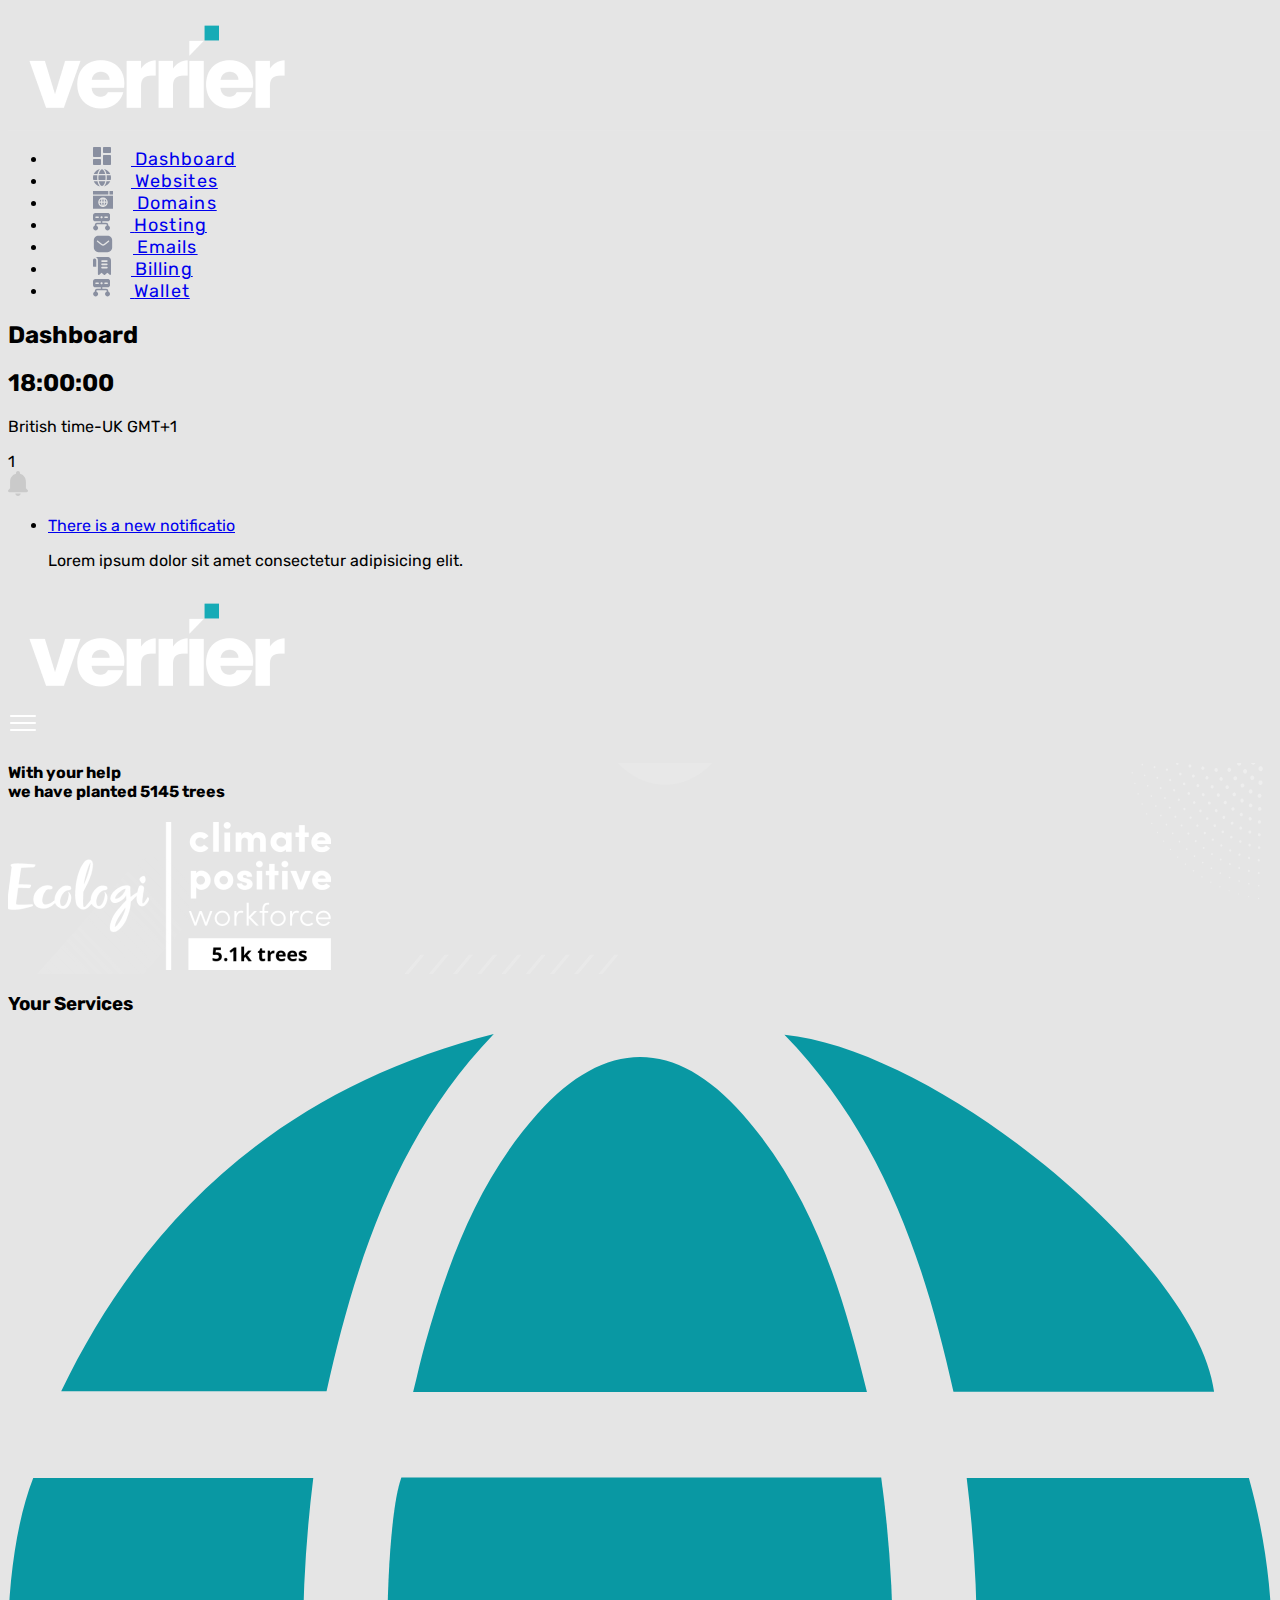
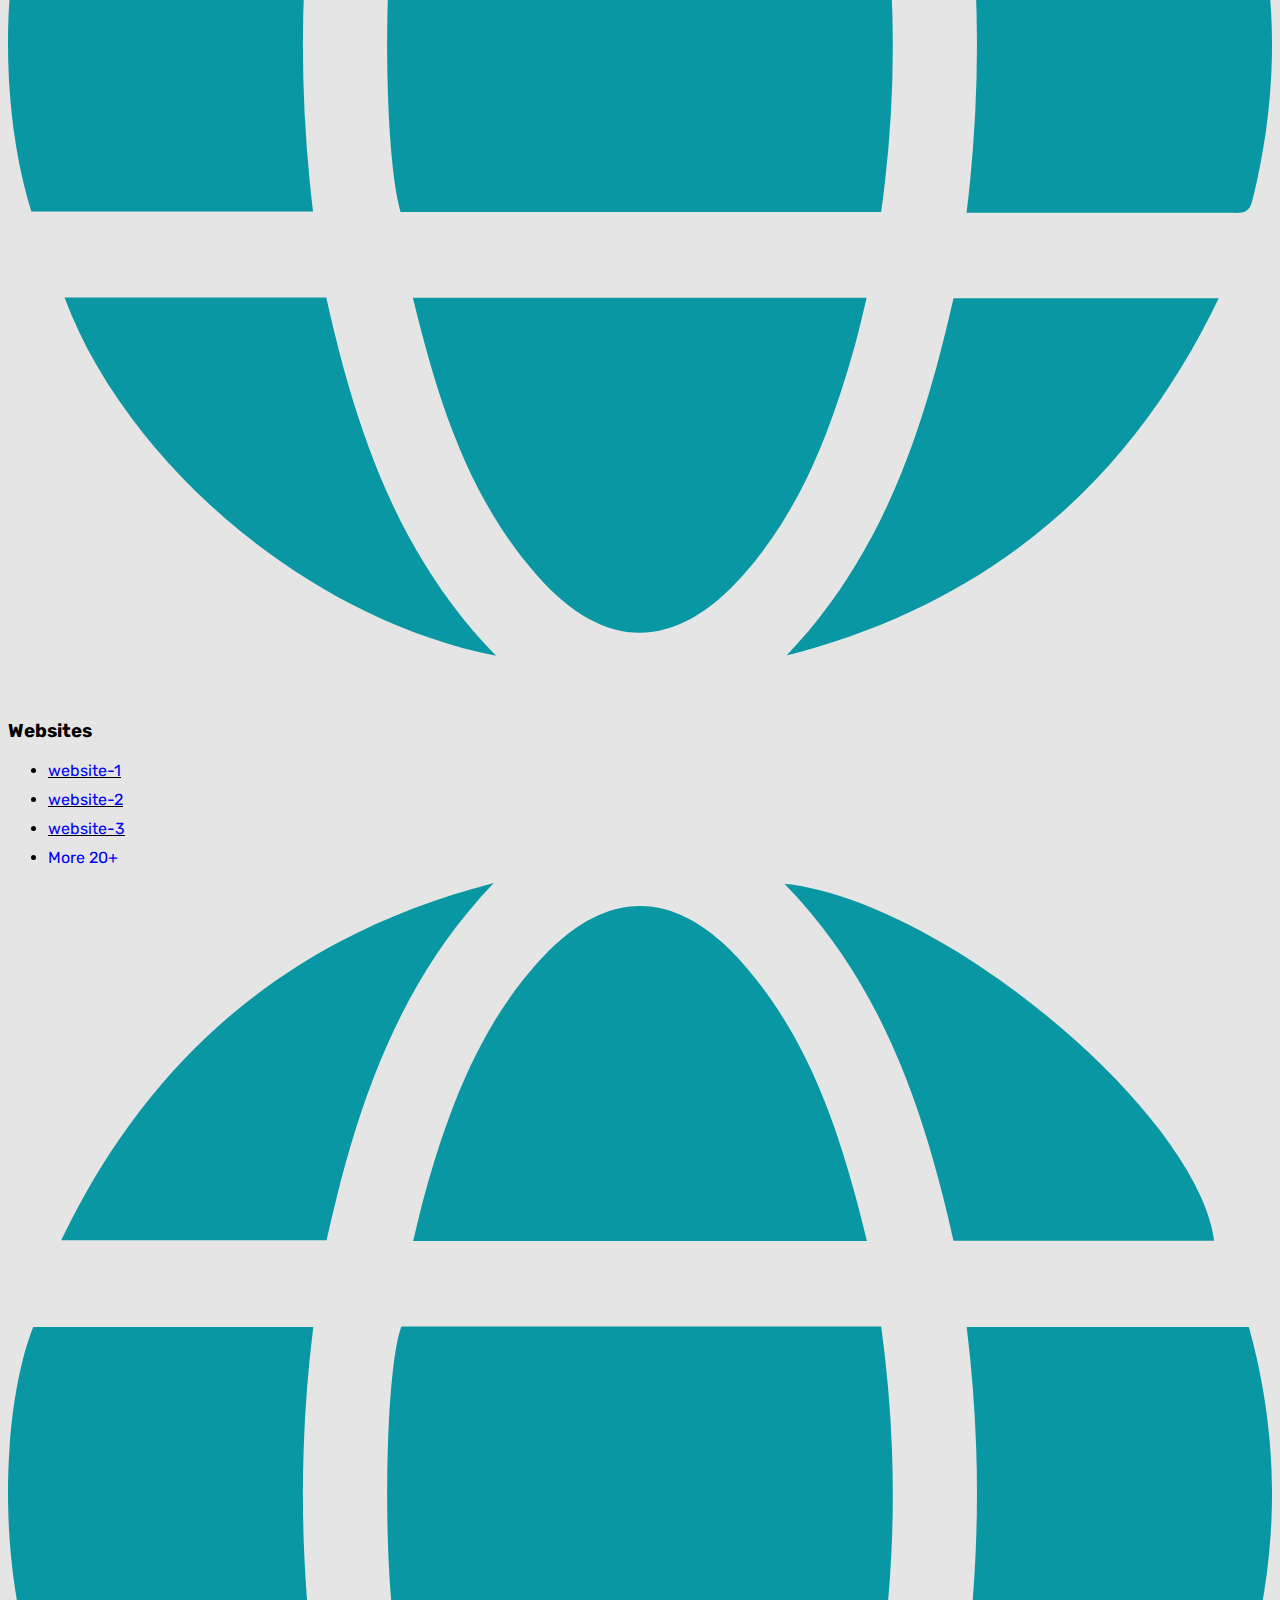
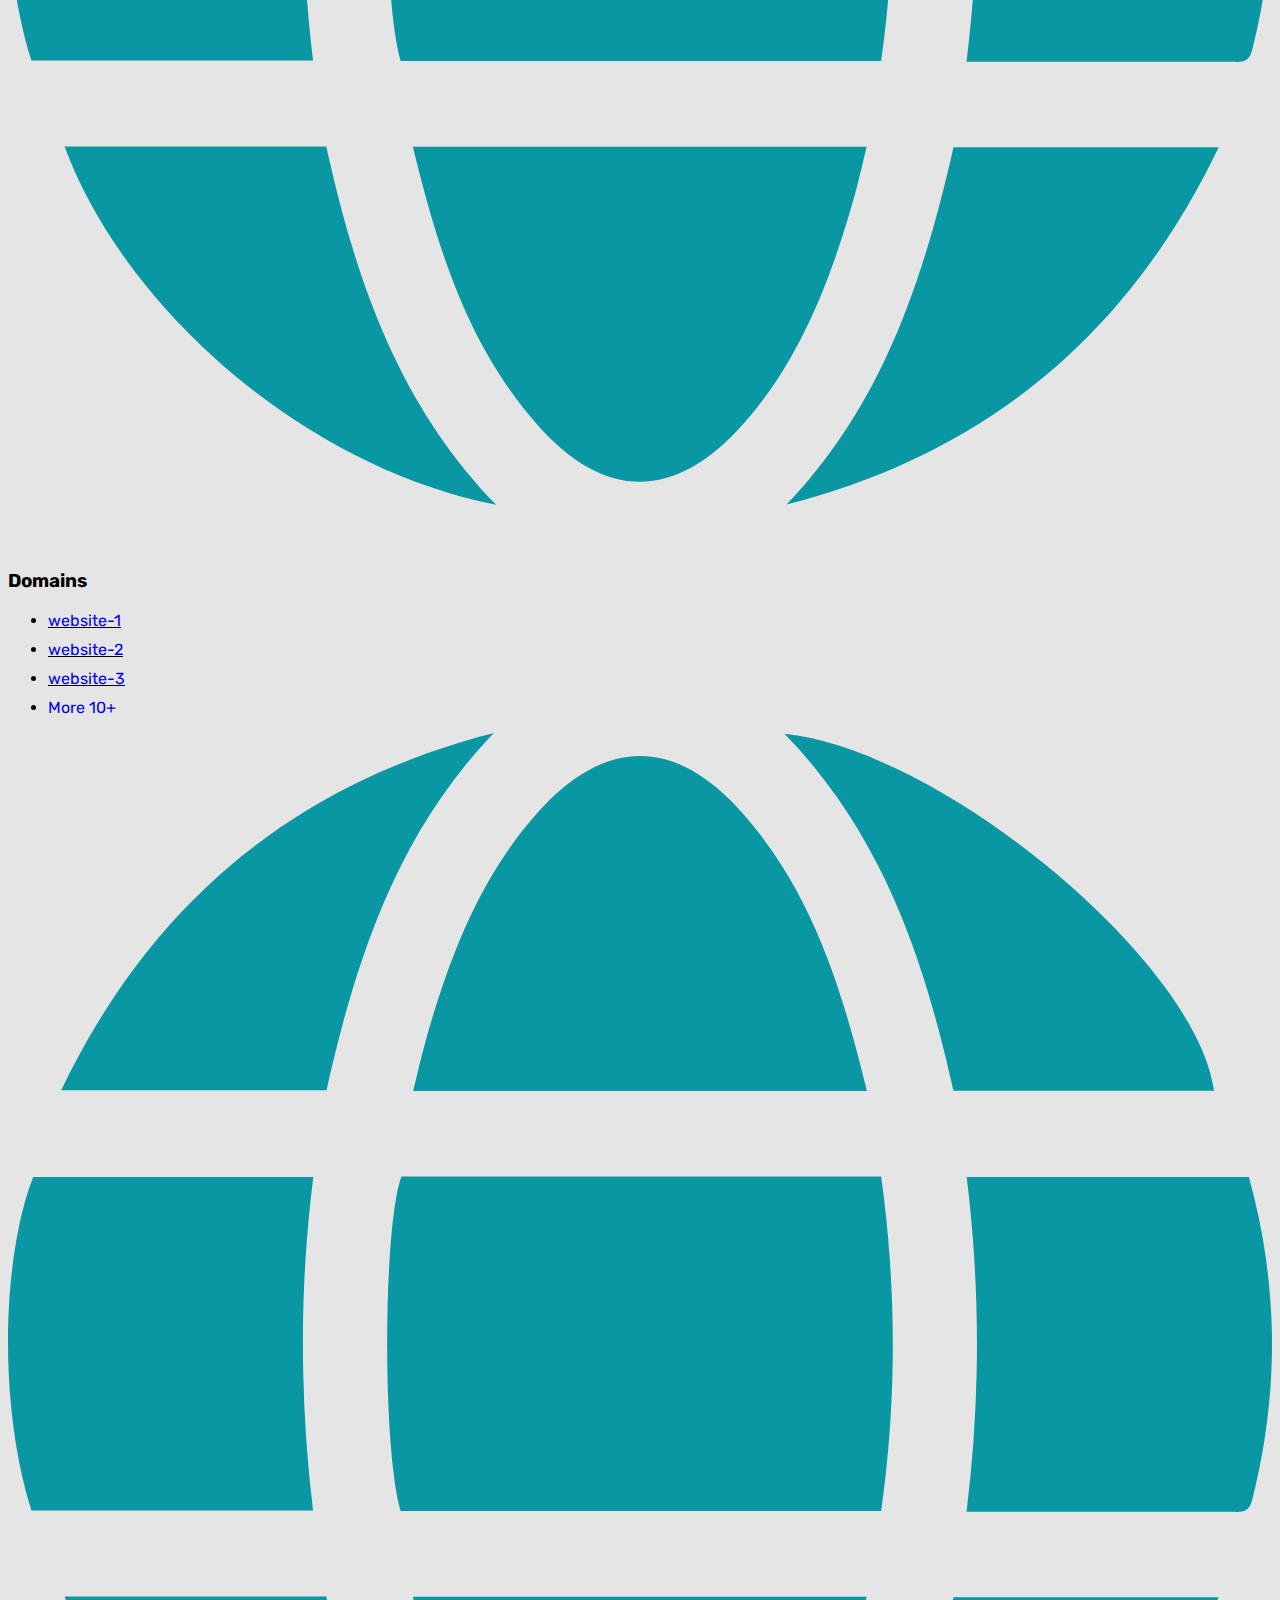
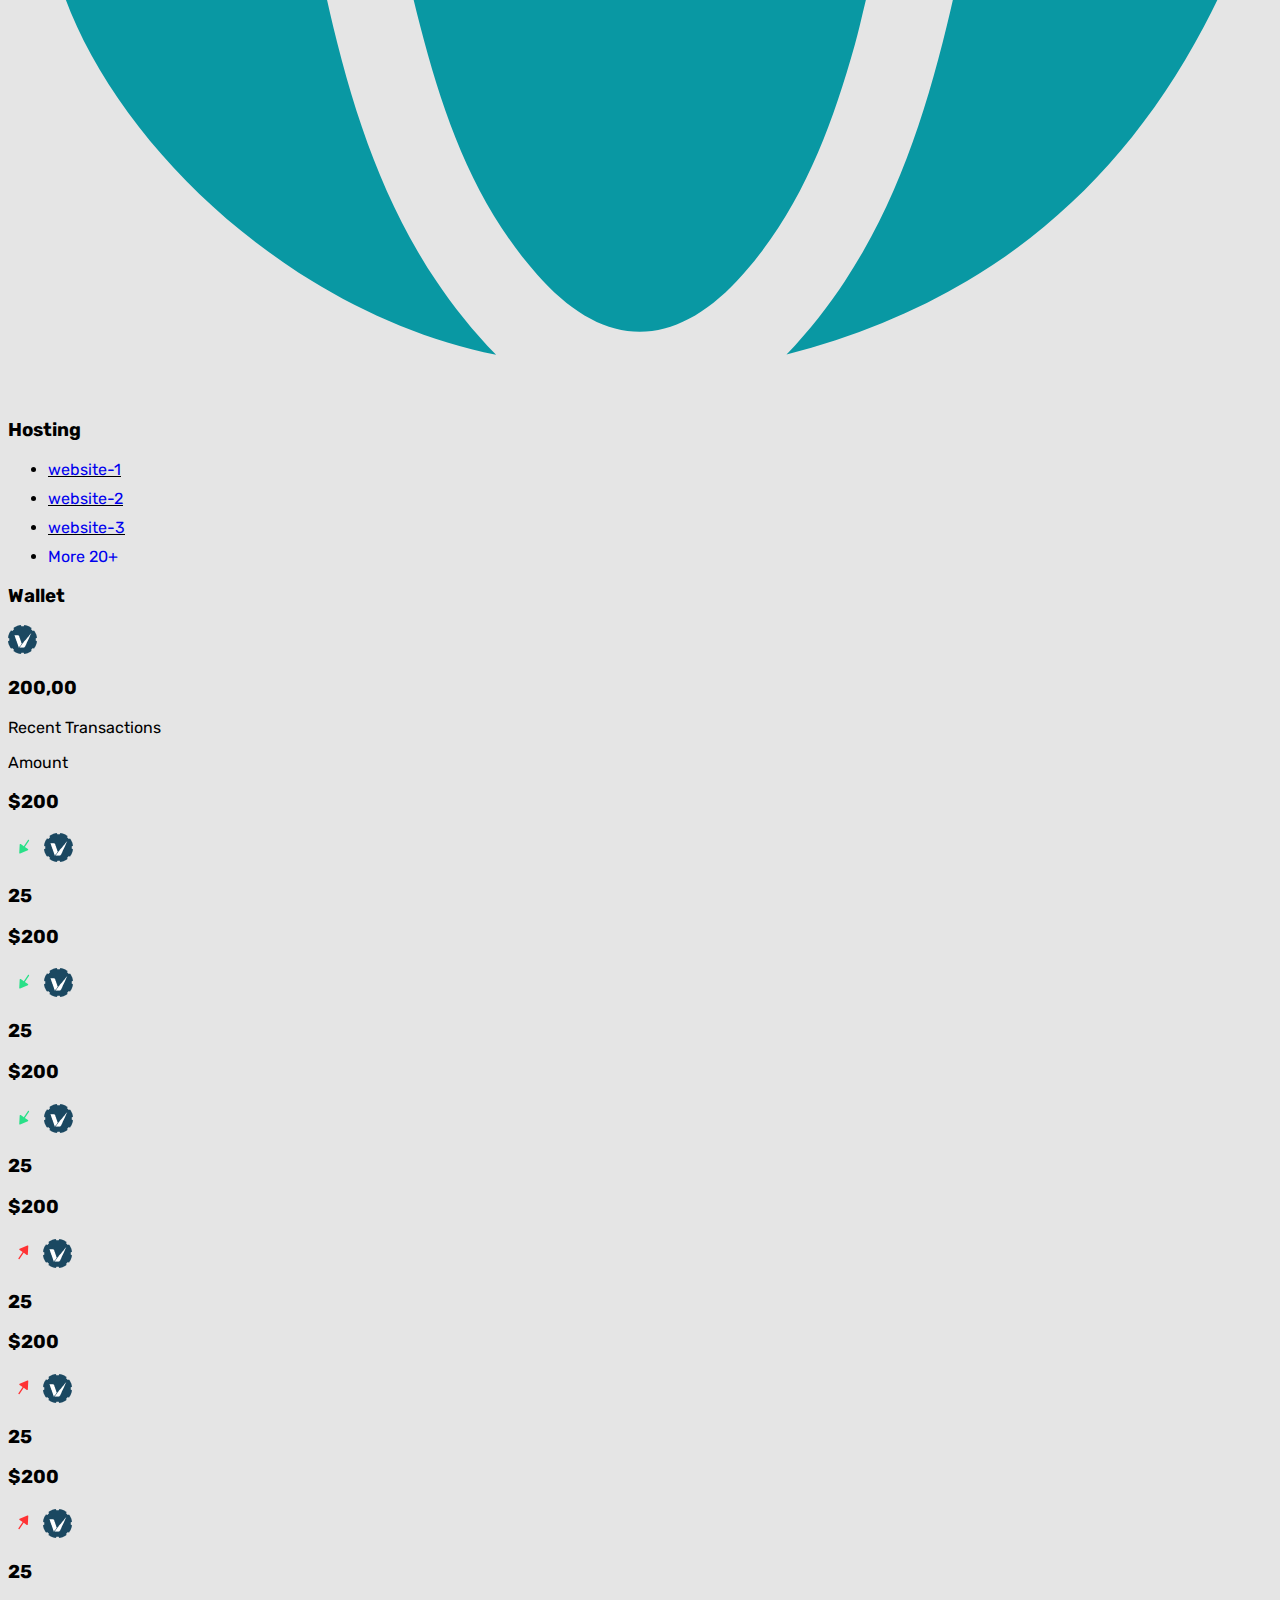
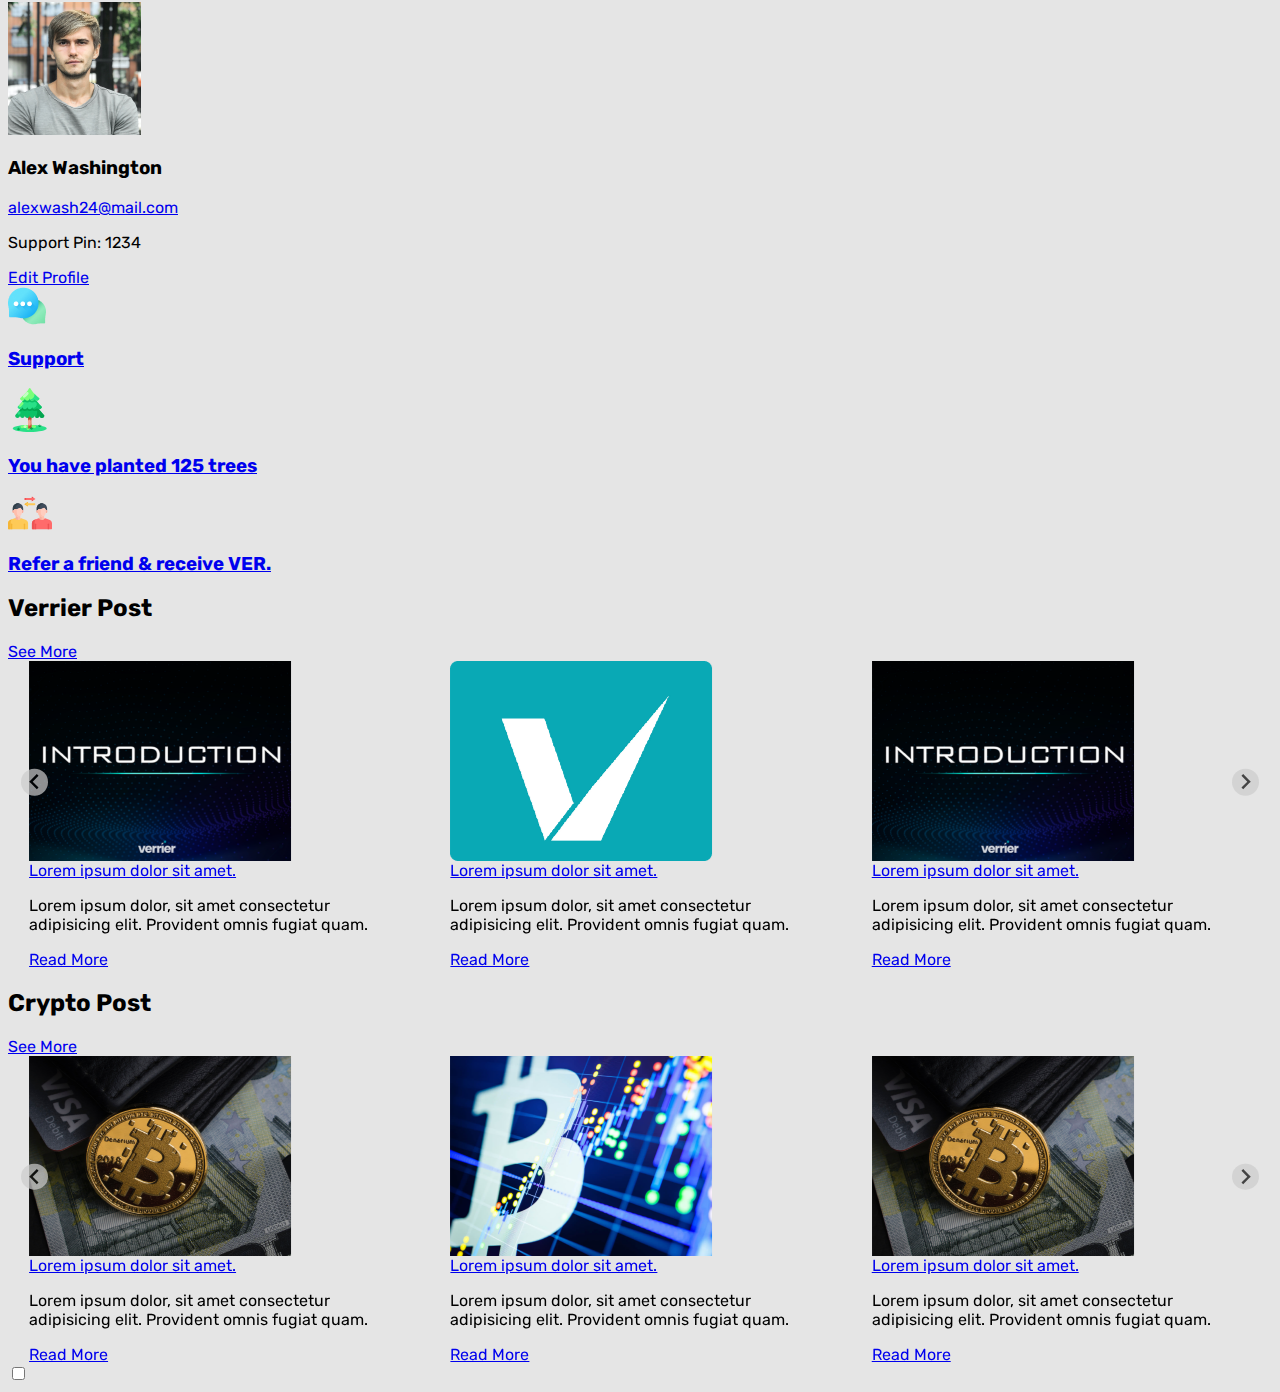
==== billing.html @ bfeae564 "Home page and wallet page design complete with responsive" ====
<!DOCTYPE html>
<html lang="en" class="">

<head>
    <meta charset="UTF-8" />
    <meta http-equiv="X-UA-Compatible" content="IE=edge" />
    <meta name="viewport" content="width=device-width, initial-scale=1.0" />
    <title>Verrier Technology Dashboard</title>

    
    <!-- Animate CSS -->
    <link rel="stylesheet" href="./lib/animate.min.css" />
    <!-- Slider Style CSS -->
    <link rel="stylesheet" href="./lib/splide.min.css" />
    <!-- Styleseets Files -->
    <link rel="stylesheet" href="style.css" />
    <link rel="stylesheet" href="./inc/custom.style.css" />

</head>

<body class="dark:bg-body-black">
    <div class="w-full min-h-screen">
        <div class="max-w-full mx-auto">
            <div class="flex">

                <!-- Header Area -->
                <header
                    class="menu-bar text-gray-400 dark:text-gray-200 bg-site-blue dark:bg-dark-black min-h-screen w-0 hidden lg:w-64 lg:max-w-6xl lg:block flex-shrink-0">
                    <div class="menu-content">
                        <div class="logo h-20 flex justify-center items-center mb-8 animate__animated animate__fadeIn">
                            <a class="" href="index.html">
                                <img class="block text-center mx-auto w-40" src="media/logo.png" alt="logo" />
                            </a>
                        </div>
                        <nav class="menu-items animate__animated animate__fadeIn">
                            <ul class="list-none">
                                <li>
                                    <a class="flex align-middle active" href="index.html">
                                        <svg viewBox="0 0 20 20" fill="none" xmlns="http://www.w3.org/2000/svg">
                                            <path
                                                d="M1.11111 11.1111H7.77778C8.38889 11.1111 8.88889 10.6111 8.88889 10V1.11111C8.88889 0.5 8.38889 0 7.77778 0H1.11111C0.5 0 0 0.5 0 1.11111V10C0 10.6111 0.5 11.1111 1.11111 11.1111ZM1.11111 20H7.77778C8.38889 20 8.88889 19.5 8.88889 18.8889V14.4444C8.88889 13.8333 8.38889 13.3333 7.77778 13.3333H1.11111C0.5 13.3333 0 13.8333 0 14.4444V18.8889C0 19.5 0.5 20 1.11111 20ZM12.2222 20H18.8889C19.5 20 20 19.5 20 18.8889V10C20 9.38889 19.5 8.88889 18.8889 8.88889H12.2222C11.6111 8.88889 11.1111 9.38889 11.1111 10V18.8889C11.1111 19.5 11.6111 20 12.2222 20ZM11.1111 1.11111V5.55556C11.1111 6.16667 11.6111 6.66667 12.2222 6.66667H18.8889C19.5 6.66667 20 6.16667 20 5.55556V1.11111C20 0.5 19.5 0 18.8889 0H12.2222C11.6111 0 11.1111 0.5 11.1111 1.11111Z"
                                                fill="#898FA0" />
                                        </svg>
                                        <span>Dashboard</span>
                                    </a>
                                </li>
                                <li>
                                    <a class="flex align-middle" href="website.html">
                                        <svg viewBox="0 0 20 20" fill="none" xmlns="http://www.w3.org/2000/svg">
                                            <path
                                                d="M13.8165 7.01773C11.2578 7.01773 8.73851 7.01773 6.22384 7.01773C5.93051 7.82752 5.92184 11.3384 6.21184 12.3096C8.73451 12.3096 11.2625 12.3096 13.8152 12.3096C14.0638 10.5472 14.0598 8.7994 13.8165 7.01773Z"
                                                fill="#898FA0" />
                                            <path
                                                d="M13.5863 13.6681C11.1762 13.6681 8.80492 13.6681 6.40625 13.6681C6.79625 15.2691 7.26758 16.8083 8.37158 18.0612C9.44292 19.2769 10.5643 19.2689 11.6403 18.0472C12.5569 17.0069 13.0269 15.7461 13.3956 14.4387C13.4643 14.1949 13.5176 13.9471 13.5863 13.6681Z"
                                                fill="#898FA0" />
                                            <path
                                                d="M6.41016 5.66519C8.81882 5.66519 11.1915 5.66519 13.5908 5.66519C13.2015 4.06554 12.7295 2.52635 11.6275 1.2728C10.5635 0.0631042 9.45015 0.0631046 8.38149 1.25885C7.44882 2.30181 6.97549 3.57329 6.60282 4.89128C6.53349 5.13508 6.48016 5.38286 6.41016 5.66519Z"
                                                fill="#898FA0" />
                                            <path
                                                d="M19.6343 7.02571C18.1503 7.02571 16.6803 7.02571 15.169 7.02571C15.3863 8.79144 15.3863 10.5392 15.167 12.3236C15.4403 12.3236 15.6703 12.3236 15.901 12.3236C17.0543 12.3236 18.2083 12.3236 19.3617 12.3229C19.5023 12.3229 19.633 12.3495 19.6856 12.1409C20.1163 10.4343 20.1096 8.7363 19.6343 7.02571Z"
                                                fill="#898FA0" />
                                            <path
                                                d="M4.83046 7.02638C3.32446 7.02638 1.86113 7.02638 0.399129 7.02638C-0.0668709 8.21084 -0.184204 10.5299 0.369796 12.3023C1.83446 12.3023 3.30713 12.3023 4.82646 12.3023C4.61446 10.5432 4.60979 8.7941 4.83046 7.02638Z"
                                                fill="#898FA0" />
                                            <path
                                                d="M12.3184 19.328C15.4717 18.5215 17.7344 16.6449 19.157 13.6734C17.7324 13.6734 16.3637 13.6734 14.9604 13.6734C14.493 15.7341 13.849 17.731 12.3184 19.328Z"
                                                fill="#898FA0" />
                                            <path
                                                d="M12.2852 0.0119557C13.8292 1.59832 14.4958 3.57331 14.9598 5.66122C16.3372 5.66122 17.7105 5.66122 19.0838 5.66122C18.8218 3.63774 14.7858 0.267049 12.2852 0.0119557Z"
                                                fill="#898FA0" />
                                            <path
                                                d="M7.68646 -1.14441e-05C4.52846 0.810443 2.2658 2.68445 0.841797 5.65457C2.27046 5.65457 3.64646 5.65457 5.04046 5.65457C5.50313 3.57795 6.1598 1.58968 7.68646 -1.14441e-05Z"
                                                fill="#898FA0" />
                                            <path
                                                d="M5.03586 13.6648C3.6432 13.6648 2.27186 13.6648 0.894531 13.6648C1.80853 16.1447 4.5932 18.7062 7.7232 19.3333C6.1692 17.735 5.50253 15.7647 5.03586 13.6648Z"
                                                fill="#898FA0" />
                                        </svg>
                                        <span>Websites</span>
                                    </a>
                                </li>
                                <li>
                                    <a class="flex align-middle" href="domains.html">
                                        <svg viewBox="0 0 20 18" fill="none" xmlns="http://www.w3.org/2000/svg">
                                            <path d="M20 0H16.4844V3.51562H20V0Z" fill="#898FA0" />
                                            <path d="M15.3125 0H0V3.51562H15.3125V0Z" fill="#898FA0" />
                                            <path
                                                d="M9.21973 11.7578C9.30617 13.5269 9.76961 14.5301 9.99988 14.7105C10.2302 14.5301 10.6936 13.5269 10.78 11.7578H9.21973Z"
                                                fill="#898FA0" />
                                            <path
                                                d="M8.46887 14.2836C8.23598 13.585 8.09039 12.704 8.04762 11.7578H6.49414C6.68961 12.9312 7.46168 13.9119 8.50844 14.3979C8.49512 14.3607 8.48191 14.3227 8.46887 14.2836Z"
                                                fill="#898FA0" />
                                            <path
                                                d="M9.99988 7.63327C9.76961 7.81362 9.30617 8.81682 9.21973 10.5859H10.78C10.6936 8.81682 10.2302 7.81362 9.99988 7.63327Z"
                                                fill="#898FA0" />
                                            <path
                                                d="M6.49414 10.5859H8.04762C8.09035 9.63969 8.23598 8.75875 8.46887 8.06012C8.48188 8.02106 8.49508 7.98309 8.50844 7.94586C7.46168 8.43184 6.68957 9.41254 6.49414 10.5859Z"
                                                fill="#898FA0" />
                                            <path
                                                d="M11.4922 7.94586C11.5055 7.98309 11.5187 8.02106 11.5318 8.06012C11.7646 8.75875 11.9103 9.63969 11.953 10.5859H13.5065C13.311 9.41254 12.5389 8.43184 11.4922 7.94586Z"
                                                fill="#898FA0" />
                                            <path
                                                d="M0 4.6875V17.6562H20V4.6875H0ZM10 15.8984C7.39375 15.8984 5.27344 13.7781 5.27344 11.1719C5.27344 8.56562 7.39375 6.44531 10 6.44531C12.6062 6.44531 14.7266 8.56562 14.7266 11.1719C14.7266 13.7781 12.6062 15.8984 10 15.8984Z"
                                                fill="#898FA0" />
                                            <path
                                                d="M11.953 11.7578C11.9102 12.7041 11.7646 13.585 11.5318 14.2836C11.5188 14.3227 11.5055 14.3607 11.4922 14.3979C12.5389 13.9119 13.311 12.9312 13.5065 11.7578H11.953Z"
                                                fill="#898FA0" />
                                        </svg>
                                        <span>Domains</span>
                                    </a>
                                </li>
                                <li>
                                    <a class="flex align-middle" href="hosting.html">
                                        <svg viewBox="0 0 20 21" fill="none" xmlns="http://www.w3.org/2000/svg">
                                            <path
                                                d="M9.13366 11.4412C9.13366 10.8613 9.13366 10.3363 9.13366 9.765C8.98935 9.765 8.86158 9.765 8.73316 9.765C6.7697 9.76566 4.80558 9.76831 2.84212 9.76698C1.11566 9.76566 0.00219079 8.65418 0.0015288 6.93434C0.00020482 5.53291 -0.00111916 4.13148 0.0015288 2.73071C0.00483874 1.16114 1.14545 0.00530479 2.71039 0.00331883C7.56475 -0.00131509 12.4191 -0.00131509 17.2735 0.00265684C18.8563 0.00398081 19.9962 1.15849 19.9989 2.74858C20.0015 4.18311 20.0009 5.61698 19.9989 7.05151C19.9969 8.60586 18.8378 9.76169 17.2735 9.76434C15.2769 9.76765 13.2797 9.765 11.2831 9.765C11.1534 9.765 11.0236 9.765 10.872 9.765C10.872 10.3323 10.872 10.8659 10.872 11.4445C11.0044 11.4445 11.1223 11.4445 11.2394 11.4445C12.5853 11.4445 13.9311 11.4431 15.2776 11.4451C16.7949 11.4471 17.8209 12.4639 17.7885 13.9825C17.7786 14.4472 17.8792 14.7041 18.33 14.9444C19.5196 15.5779 20.0585 16.9145 19.742 18.1822C19.4316 19.4261 18.3843 20.2727 17.057 20.3535C15.7145 20.4349 14.4514 19.4731 14.1443 18.1345C13.8245 16.7417 14.5103 15.3131 15.7741 14.8021C16.0409 14.6942 16.1335 14.5598 16.1018 14.2937C16.0872 14.1738 16.1011 14.0514 16.0991 13.9296C16.0898 13.4311 15.8158 13.1531 15.316 13.1524C13.6392 13.1497 11.9623 13.1517 10.2855 13.1517C8.43195 13.1517 6.57839 13.1504 4.72548 13.1517C4.13499 13.1524 3.90726 13.3808 3.90197 13.9686C3.90197 14.0017 3.90594 14.0355 3.9013 14.0679C3.84305 14.4664 3.96221 14.6968 4.36668 14.9014C5.55892 15.5051 6.14214 16.8251 5.86741 18.1027C5.5993 19.3506 4.54211 20.2449 3.20953 20.3509C1.87694 20.4568 0.594009 19.5128 0.259042 18.1809C-0.0865157 16.8046 0.580769 15.3423 1.83391 14.8193C2.13843 14.6922 2.22316 14.5386 2.20463 14.2367C2.16954 13.6687 2.22647 13.11 2.53695 12.6109C3.01953 11.835 3.7325 11.4537 4.63611 11.4458C6.00378 11.4339 7.37211 11.4412 8.74044 11.4405C8.85827 11.4412 8.97743 11.4412 9.13366 11.4412ZM4.81882 4.07984C4.37727 4.07984 3.93639 4.07322 3.49484 4.08183C2.97452 4.0911 2.66206 4.37972 2.6422 4.85371C2.62036 5.36543 2.91693 5.7421 3.43791 5.75865C4.34153 5.78777 5.24713 5.78844 6.15074 5.76063C6.64061 5.74541 6.96499 5.3449 6.9491 4.8782C6.93255 4.39561 6.60553 4.09176 6.0766 4.08183C5.65756 4.07389 5.23786 4.07984 4.81882 4.07984ZM15.3054 4.08117C15.3054 4.08051 15.3054 4.08051 15.3054 4.07984C14.8863 4.07984 14.4666 4.07984 14.0476 4.07984C14.0258 4.07984 14.0033 4.07984 13.9814 4.08051C13.4783 4.10169 13.1592 4.40091 13.1374 4.87291C13.1162 5.32769 13.43 5.73812 13.8973 5.75335C14.8228 5.78446 15.7502 5.78645 16.6757 5.75666C17.1636 5.74077 17.482 5.32637 17.4529 4.85834C17.4237 4.38634 17.1027 4.08977 16.5963 4.08117C16.166 4.07521 15.7357 4.08117 15.3054 4.08117ZM8.73779 4.9113C8.73647 5.59514 9.31041 6.18894 9.98101 6.19821C10.6648 6.20747 11.2606 5.60904 11.2606 4.91329C11.2613 4.24269 10.6635 3.64823 9.9916 3.64955C9.29386 3.65154 8.73912 4.21026 8.73779 4.9113Z"
                                                fill="#898FA0" />
                                        </svg>
                                        <span>Hosting</span>
                                    </a>
                                </li>
                                <li>
                                    <a class="flex align-middle" href="emails.html">
                                        <svg viewBox="0 0 20 18" fill="none" xmlns="http://www.w3.org/2000/svg">
                                            <path fill-rule="evenodd" clip-rule="evenodd"
                                                d="M14.5281 0.75C15.7573 0.75 16.9398 1.23583 17.8097 2.10758C18.6806 2.9775 19.1673 4.15083 19.1673 5.37917V12.6208C19.1673 15.1783 17.0865 17.25 14.5281 17.25H5.47232C2.9139 17.25 0.833984 15.1783 0.833984 12.6208V5.37917C0.833984 2.82167 2.90473 0.75 5.47232 0.75H14.5281ZM15.9865 6.745L16.0598 6.67167C16.2789 6.40583 16.2789 6.02083 16.0497 5.755C15.9223 5.61842 15.7472 5.535 15.5648 5.51667C15.3723 5.50658 15.189 5.57167 15.0506 5.7L10.9173 9C10.3857 9.44092 9.6239 9.44092 9.08399 9L4.95899 5.7C4.6739 5.48917 4.27974 5.51667 4.04232 5.76417C3.79482 6.01167 3.76732 6.40583 3.97724 6.68083L4.09732 6.8L8.26815 10.0542C8.78149 10.4575 9.4039 10.6775 10.0557 10.6775C10.7056 10.6775 11.339 10.4575 11.8514 10.0542L15.9865 6.745Z"
                                                fill="#898FA0" />
                                        </svg>
                                        <span>Emails</span>
                                    </a>
                                </li>
                                <li>
                                    <a class="flex align-middle" href="billing.html">
                                        <svg viewBox="0 0 20 20" fill="none" xmlns="http://www.w3.org/2000/svg">
                                            <path
                                                d="M15.9024 17.5596C15.0617 18.2798 14.2516 18.9733 13.4409 19.6662C12.9429 20.092 12.5109 20.0954 12.0156 19.6723C11.1974 18.9733 10.3805 18.2716 9.54731 17.5569C8.70591 18.2764 7.87746 18.9808 7.0531 19.6914C6.80852 19.9019 6.54418 20.0252 6.21443 19.9666C5.82201 19.8972 5.5529 19.6512 5.49226 19.2574C5.45479 19.0128 5.45275 18.7608 5.45275 18.5114C5.45547 13.506 5.48068 8.50118 5.45275 3.49573C5.44525 2.08613 4.68834 1.06283 3.44839 0.401297C3.34074 0.344069 3.22833 0.295697 3.11796 0.243237C3.1166 0.204404 3.11592 0.164889 3.11523 0.126055C3.37072 0.0844962 3.6262 0.00751023 3.88169 0.00682894C7.62743 -0.000665277 11.3725 -0.00202786 15.1182 0.00478506C15.775 0.00614764 16.4468 -0.0292795 17.0851 0.0926718C18.8612 0.432637 19.9976 1.9124 19.999 3.80026C20.0024 8.68036 19.9983 13.5611 19.997 18.4412C19.997 18.679 20.0126 18.9202 19.9833 19.1552C19.8866 19.9278 19.0895 20.2548 18.4872 19.7589C17.7344 19.1382 17.002 18.493 16.2601 17.8587C16.1483 17.7627 16.0346 17.67 15.9024 17.5596ZM12.718 12.7225C12.718 12.7218 12.718 12.7218 12.718 12.7211C13.6037 12.7211 14.4887 12.7238 15.3744 12.7204C15.9433 12.7184 16.335 12.3634 16.3486 11.8477C16.363 11.3129 15.9862 10.913 15.4044 10.9089C13.6221 10.8966 11.8399 10.8973 10.0583 10.9082C9.46828 10.9116 9.09016 11.2999 9.10106 11.8341C9.11196 12.3648 9.50507 12.7197 10.0957 12.7218C10.9705 12.7245 11.8439 12.7225 12.718 12.7225ZM12.7262 7.27213C11.8521 7.27213 10.978 7.27008 10.1039 7.27281C9.50916 7.27485 9.11605 7.62299 9.10174 8.15304C9.08676 8.69944 9.47441 9.08505 10.0855 9.08777C11.8446 9.09595 13.6044 9.09527 15.3642 9.08777C15.9576 9.08573 16.348 8.71647 16.3514 8.18915C16.3548 7.64752 15.9501 7.27417 15.3485 7.27213C14.4737 7.27008 13.6003 7.27213 12.7262 7.27213ZM12.6901 5.45172C13.5526 5.45172 14.4145 5.4558 15.277 5.44831C15.4555 5.44695 15.6449 5.43196 15.8097 5.36996C16.1947 5.22553 16.4011 4.82356 16.3398 4.40457C16.2792 3.99034 15.9426 3.66469 15.4998 3.6531C14.7517 3.63335 14.0023 3.64357 13.2535 3.64289C12.1873 3.6422 11.1204 3.63539 10.0542 3.64629C9.41855 3.6531 9.01931 4.11775 9.11469 4.70706C9.18691 5.15535 9.54663 5.4449 10.0699 5.44899C10.9433 5.45649 11.8167 5.45103 12.6901 5.45172Z"
                                                fill="#898FA0" />
                                            <path
                                                d="M3.64549 7.01661C3.64549 8.19729 3.63867 9.37796 3.65026 10.5586C3.65298 10.8203 3.58349 10.9156 3.30757 10.9095C2.54725 10.8925 1.78624 10.9116 1.02592 10.9027C0.358937 10.8952 0.0101152 10.558 0.00807136 9.89507C-0.000104144 7.73742 -0.00555448 5.58045 0.00943394 3.42416C0.0162469 2.40358 0.850829 1.61465 1.85165 1.63168C2.87018 1.64871 3.65503 2.46899 3.65298 3.50864C3.65094 4.67773 3.6523 5.84683 3.6523 7.01593C3.65026 7.01661 3.64753 7.01661 3.64549 7.01661Z"
                                                fill="#898FA0" />
                                        </svg>
                                        <span>Billing</span>
                                    </a>
                                </li>
                                <li>
                                    <a class="flex align-middle" href="wallet.html">
                                        <svg viewBox="0 0 20 21" fill="none" xmlns="http://www.w3.org/2000/svg">
                                            <path
                                                d="M9.13366 11.4412C9.13366 10.8613 9.13366 10.3363 9.13366 9.765C8.98935 9.765 8.86158 9.765 8.73316 9.765C6.7697 9.76566 4.80558 9.76831 2.84212 9.76698C1.11566 9.76566 0.00219079 8.65418 0.0015288 6.93434C0.00020482 5.53291 -0.00111916 4.13148 0.0015288 2.73071C0.00483874 1.16114 1.14545 0.00530479 2.71039 0.00331883C7.56475 -0.00131509 12.4191 -0.00131509 17.2735 0.00265684C18.8563 0.00398081 19.9962 1.15849 19.9989 2.74858C20.0015 4.18311 20.0009 5.61698 19.9989 7.05151C19.9969 8.60586 18.8378 9.76169 17.2735 9.76434C15.2769 9.76765 13.2797 9.765 11.2831 9.765C11.1534 9.765 11.0236 9.765 10.872 9.765C10.872 10.3323 10.872 10.8659 10.872 11.4445C11.0044 11.4445 11.1223 11.4445 11.2394 11.4445C12.5853 11.4445 13.9311 11.4431 15.2776 11.4451C16.7949 11.4471 17.8209 12.4639 17.7885 13.9825C17.7786 14.4472 17.8792 14.7041 18.33 14.9444C19.5196 15.5779 20.0585 16.9145 19.742 18.1822C19.4316 19.4261 18.3843 20.2727 17.057 20.3535C15.7145 20.4349 14.4514 19.4731 14.1443 18.1345C13.8245 16.7417 14.5103 15.3131 15.7741 14.8021C16.0409 14.6942 16.1335 14.5598 16.1018 14.2937C16.0872 14.1738 16.1011 14.0514 16.0991 13.9296C16.0898 13.4311 15.8158 13.1531 15.316 13.1524C13.6392 13.1497 11.9623 13.1517 10.2855 13.1517C8.43195 13.1517 6.57839 13.1504 4.72548 13.1517C4.13499 13.1524 3.90726 13.3808 3.90197 13.9686C3.90197 14.0017 3.90594 14.0355 3.9013 14.0679C3.84305 14.4664 3.96221 14.6968 4.36668 14.9014C5.55892 15.5051 6.14214 16.8251 5.86741 18.1027C5.5993 19.3506 4.54211 20.2449 3.20953 20.3509C1.87694 20.4568 0.594009 19.5128 0.259042 18.1809C-0.0865157 16.8046 0.580769 15.3423 1.83391 14.8193C2.13843 14.6922 2.22316 14.5386 2.20463 14.2367C2.16954 13.6687 2.22647 13.11 2.53695 12.6109C3.01953 11.835 3.7325 11.4537 4.63611 11.4458C6.00378 11.4339 7.37211 11.4412 8.74044 11.4405C8.85827 11.4412 8.97743 11.4412 9.13366 11.4412ZM4.81882 4.07984C4.37727 4.07984 3.93639 4.07322 3.49484 4.08183C2.97452 4.0911 2.66206 4.37972 2.6422 4.85371C2.62036 5.36543 2.91693 5.7421 3.43791 5.75865C4.34153 5.78777 5.24713 5.78844 6.15074 5.76063C6.64061 5.74541 6.96499 5.3449 6.9491 4.8782C6.93255 4.39561 6.60553 4.09176 6.0766 4.08183C5.65756 4.07389 5.23786 4.07984 4.81882 4.07984ZM15.3054 4.08117C15.3054 4.08051 15.3054 4.08051 15.3054 4.07984C14.8863 4.07984 14.4666 4.07984 14.0476 4.07984C14.0258 4.07984 14.0033 4.07984 13.9814 4.08051C13.4783 4.10169 13.1592 4.40091 13.1374 4.87291C13.1162 5.32769 13.43 5.73812 13.8973 5.75335C14.8228 5.78446 15.7502 5.78645 16.6757 5.75666C17.1636 5.74077 17.482 5.32637 17.4529 4.85834C17.4237 4.38634 17.1027 4.08977 16.5963 4.08117C16.166 4.07521 15.7357 4.08117 15.3054 4.08117ZM8.73779 4.9113C8.73647 5.59514 9.31041 6.18894 9.98101 6.19821C10.6648 6.20747 11.2606 5.60904 11.2606 4.91329C11.2613 4.24269 10.6635 3.64823 9.9916 3.64955C9.29386 3.65154 8.73912 4.21026 8.73779 4.9113Z"
                                                fill="#898FA0" />
                                        </svg>
                                        <span>Wallet</span>
                                    </a>
                                </li>
                            </ul>
                        </nav>
                    </div>
                </header>

                <!-- Main Content Area -->
                <main class="content w-full max-w-full overflow-x-hidden">
                    <div class="content-box">
                        <div class="top-bar bg-site-blue lg:bg-white dark:bg-dark-black px-6 lg:px-12 h-20">

                            <!-- Desktop Menu Bar -->
                            <div class="top-bar-content hidden lg:flex justify-between items-center h-full">

                                <!-- Page Title -->
                                <div class="w-full title animate__animated animate__fadeIn">
                                    <h2 class="font-bold text-3xl dark:text-gray-200">Dashboard</h2>
                                </div>

                                <!-- Time Zone -->
                                <div class="w-full time animate__animated animate__fadeIn text-center">
                                    <h2 class="font-bold text-2xl dark:text-gray-200">18:00:00</h2>
                                    <p class="text-sm text-gray-500">British time-UK GMT+1</p>
                                </div>

                                <!-- Notifiacation Icon -->
                                <div class="w-full notify relative animate__animated animate__fadeIn">
                                    <div class="icon relative">
                                        <div
                                            class="noti-count absolute top-0 right-0 text-center bg-red w-4 h-4 rounded-full text-white text-xs -mt-2">
                                            1
                                        </div>
                                        <img class="w-4 ml-auto" src="media/notify.svg" alt="">
                                    </div>
                                    <div class="absolute top-5 right-0 w-52 notification-messeage hidden">
                                        <div class="bg-gray text-white">
                                            <ul class="w-full list-none p-3">
                                                <li>
                                                    <a href="#">There is a new notificatio</a>
                                                    <p>Lorem ipsum dolor sit amet consectetur adipisicing elit.</p>
                                                </li>
                                            </ul>
                                        </div>
                                    </div>
                                </div>
                            </div>

                            <!-- Mobile Menu Bar -->
                            <div class="block lg:hidden h-full mobile-menu">
                                <div class="mobile-menu-bar h-full flex items-center justify-between">
                                    
                                    <!-- Mobile Menu Logo -->
                                    <div class="mobile-logo">
                                        <a href="#">
                                            <img class="w-36" src="media/logo.png" alt="">
                                        </a>
                                    </div>

                                    <!-- Menu Open Button -->
                                    <a href="#open" class="w-10" id="open-menu-btn">
                                        <img class="w-9" src="media/menu-bar.svg" alt="">
                                    </a>
                                </div>
                            </div>
                        </div>

                        <!-- Content Area -->
                        <div class="content-bar w-full">
                            <div class="content mx-4 sm:mx-6 lg:mx-12 my-8">
                                <div class="flex flex-col-reverse xl:flex-row justify-between">

                                    <!-- Content Left Area -->
                                    <div class="body-content w-full xl:w-3/4 mr-8">

                                        <!-- Banner Section -->
                                        <div
                                            class="banner-section flex flex-col sm:flex-row justify-between bg-green dark:bg-site-blue rounded-2xl p-8 mb-8">
                                            <h4 class="text-white dark:text-gray-200 text-lg md:text-2xl font-medium animate__animated animate__fadeIn">With your
                                                help <br> we have planted <span class="font-bold">5145</span> trees</h4>
                                            <img class="w-40 md:w-48 mt-4 sm:mt-0 animate__animated animate__fadeIn" src="./media/ecology.png" alt="">
                                        </div>

                                        <!-- Below the Banner -->
                                        <div class="body-content-info flex flex-col md:flex-row justify-between">
                                            <div
                                                class="info-left-bar md:w-1/2 w-full bg-white dark:bg-dark-black text-black dark:text-gray-200 p-8 mr-0 mb-8 md:mr-4 md:mb-0 rounded-2xl">

                                                <!-- Info Left bar content -->
                                                <div class="info-left-bar-content animate__animated animate__fadeIn">
                                                    <h3 class="text-xl font-semibold">Your Services</h3>

                                                    <!-- Table Items -->
                                                    <div
                                                        class="data-table my-4  border-2 border-solid border-gray-100 dark:border-gray-400 rounded-lg p-4">
                                                        <div
                                                            class="table-header flex items-center  border-b-2 border-solid border-gray-100 dark:border-gray-400 pb-2.5">
                                                            <svg class="bg-light-green dark:bg-light-gray w-12 h-12 p-3 rounded-full"
                                                                viewBox="0 0 20 20" fill="none"
                                                                xmlns="http://www.w3.org/2000/svg">
                                                                <path
                                                                    d="M13.8165 7.01773C11.2578 7.01773 8.73851 7.01773 6.22384 7.01773C5.93051 7.82752 5.92184 11.3384 6.21184 12.3096C8.73451 12.3096 11.2625 12.3096 13.8152 12.3096C14.0638 10.5472 14.0598 8.7994 13.8165 7.01773Z"
                                                                    fill="#0998A3" />
                                                                <path
                                                                    d="M13.5863 13.6681C11.1762 13.6681 8.80492 13.6681 6.40625 13.6681C6.79625 15.2691 7.26758 16.8083 8.37158 18.0612C9.44292 19.2769 10.5643 19.2689 11.6403 18.0472C12.5569 17.0069 13.0269 15.7461 13.3956 14.4387C13.4643 14.1949 13.5176 13.9471 13.5863 13.6681Z"
                                                                    fill="#0998A3" />
                                                                <path
                                                                    d="M6.41016 5.66519C8.81882 5.66519 11.1915 5.66519 13.5908 5.66519C13.2015 4.06554 12.7295 2.52635 11.6275 1.2728C10.5635 0.0631042 9.45015 0.0631046 8.38149 1.25885C7.44882 2.30181 6.97549 3.57329 6.60282 4.89128C6.53349 5.13508 6.48016 5.38286 6.41016 5.66519Z"
                                                                    fill="#0998A3" />
                                                                <path
                                                                    d="M19.6343 7.02571C18.1503 7.02571 16.6803 7.02571 15.169 7.02571C15.3863 8.79144 15.3863 10.5392 15.167 12.3236C15.4403 12.3236 15.6703 12.3236 15.901 12.3236C17.0543 12.3236 18.2083 12.3236 19.3617 12.3229C19.5023 12.3229 19.633 12.3495 19.6856 12.1409C20.1163 10.4343 20.1096 8.7363 19.6343 7.02571Z"
                                                                    fill="#0998A3" />
                                                                <path
                                                                    d="M4.83046 7.02638C3.32446 7.02638 1.86113 7.02638 0.399129 7.02638C-0.0668709 8.21084 -0.184204 10.5299 0.369796 12.3023C1.83446 12.3023 3.30713 12.3023 4.82646 12.3023C4.61446 10.5432 4.60979 8.7941 4.83046 7.02638Z"
                                                                    fill="#0998A3" />
                                                                <path
                                                                    d="M12.3184 19.328C15.4717 18.5215 17.7344 16.6449 19.157 13.6734C17.7324 13.6734 16.3637 13.6734 14.9604 13.6734C14.493 15.7341 13.849 17.731 12.3184 19.328Z"
                                                                    fill="#0998A3" />
                                                                <path
                                                                    d="M12.2852 0.0119557C13.8292 1.59832 14.4958 3.57331 14.9598 5.66122C16.3372 5.66122 17.7105 5.66122 19.0838 5.66122C18.8218 3.63774 14.7858 0.267049 12.2852 0.0119557Z"
                                                                    fill="#0998A3" />
                                                                <path
                                                                    d="M7.68646 -1.14441e-05C4.52846 0.810443 2.2658 2.68445 0.841797 5.65457C2.27046 5.65457 3.64646 5.65457 5.04046 5.65457C5.50313 3.57795 6.1598 1.58968 7.68646 -1.14441e-05Z"
                                                                    fill="#0998A3" />
                                                                <path
                                                                    d="M5.03586 13.6648C3.6432 13.6648 2.27186 13.6648 0.894531 13.6648C1.80853 16.1447 4.5932 18.7062 7.7232 19.3333C6.1692 17.735 5.50253 15.7647 5.03586 13.6648Z"
                                                                    fill="#0998A3" />
                                                            </svg>
                                                            <h3
                                                                class="ml-4 text-lg font-semibold text-black dark:text-gray-200">
                                                                Websites</h3>
                                                        </div>
                                                        <div class="table-content">
                                                            <ul
                                                                class="list-none p-0 mt-4 text-black dark:text-gray-200">
                                                                <li><a href="#">website-1</a></li>
                                                                <li><a href="#">website-2</a></li>
                                                                <li><a href="#">website-3</a></li>
                                                                <li><a href="#">More 20+</a></li>
                                                            </ul>
                                                        </div>
                                                    </div>

                                                    <!-- Table Items -->
                                                    <div
                                                        class="data-table my-4  border-2 border-solid border-gray-100 dark:border-gray-400 rounded-lg p-4">
                                                        <div
                                                            class="table-header flex items-center  border-b-2 border-solid border-gray-100 dark:border-gray-400 pb-2.5">
                                                            <svg class="bg-light-green dark:bg-light-gray w-12 h-12 p-3 rounded-full"
                                                                viewBox="0 0 20 20" fill="none"
                                                                xmlns="http://www.w3.org/2000/svg">
                                                                <path
                                                                    d="M13.8165 7.01773C11.2578 7.01773 8.73851 7.01773 6.22384 7.01773C5.93051 7.82752 5.92184 11.3384 6.21184 12.3096C8.73451 12.3096 11.2625 12.3096 13.8152 12.3096C14.0638 10.5472 14.0598 8.7994 13.8165 7.01773Z"
                                                                    fill="#0998A3" />
                                                                <path
                                                                    d="M13.5863 13.6681C11.1762 13.6681 8.80492 13.6681 6.40625 13.6681C6.79625 15.2691 7.26758 16.8083 8.37158 18.0612C9.44292 19.2769 10.5643 19.2689 11.6403 18.0472C12.5569 17.0069 13.0269 15.7461 13.3956 14.4387C13.4643 14.1949 13.5176 13.9471 13.5863 13.6681Z"
                                                                    fill="#0998A3" />
                                                                <path
                                                                    d="M6.41016 5.66519C8.81882 5.66519 11.1915 5.66519 13.5908 5.66519C13.2015 4.06554 12.7295 2.52635 11.6275 1.2728C10.5635 0.0631042 9.45015 0.0631046 8.38149 1.25885C7.44882 2.30181 6.97549 3.57329 6.60282 4.89128C6.53349 5.13508 6.48016 5.38286 6.41016 5.66519Z"
                                                                    fill="#0998A3" />
                                                                <path
                                                                    d="M19.6343 7.02571C18.1503 7.02571 16.6803 7.02571 15.169 7.02571C15.3863 8.79144 15.3863 10.5392 15.167 12.3236C15.4403 12.3236 15.6703 12.3236 15.901 12.3236C17.0543 12.3236 18.2083 12.3236 19.3617 12.3229C19.5023 12.3229 19.633 12.3495 19.6856 12.1409C20.1163 10.4343 20.1096 8.7363 19.6343 7.02571Z"
                                                                    fill="#0998A3" />
                                                                <path
                                                                    d="M4.83046 7.02638C3.32446 7.02638 1.86113 7.02638 0.399129 7.02638C-0.0668709 8.21084 -0.184204 10.5299 0.369796 12.3023C1.83446 12.3023 3.30713 12.3023 4.82646 12.3023C4.61446 10.5432 4.60979 8.7941 4.83046 7.02638Z"
                                                                    fill="#0998A3" />
                                                                <path
                                                                    d="M12.3184 19.328C15.4717 18.5215 17.7344 16.6449 19.157 13.6734C17.7324 13.6734 16.3637 13.6734 14.9604 13.6734C14.493 15.7341 13.849 17.731 12.3184 19.328Z"
                                                                    fill="#0998A3" />
                                                                <path
                                                                    d="M12.2852 0.0119557C13.8292 1.59832 14.4958 3.57331 14.9598 5.66122C16.3372 5.66122 17.7105 5.66122 19.0838 5.66122C18.8218 3.63774 14.7858 0.267049 12.2852 0.0119557Z"
                                                                    fill="#0998A3" />
                                                                <path
                                                                    d="M7.68646 -1.14441e-05C4.52846 0.810443 2.2658 2.68445 0.841797 5.65457C2.27046 5.65457 3.64646 5.65457 5.04046 5.65457C5.50313 3.57795 6.1598 1.58968 7.68646 -1.14441e-05Z"
                                                                    fill="#0998A3" />
                                                                <path
                                                                    d="M5.03586 13.6648C3.6432 13.6648 2.27186 13.6648 0.894531 13.6648C1.80853 16.1447 4.5932 18.7062 7.7232 19.3333C6.1692 17.735 5.50253 15.7647 5.03586 13.6648Z"
                                                                    fill="#0998A3" />
                                                            </svg>
                                                            <h3
                                                                class="ml-4 text-lg font-semibold text-black dark:text-gray-200">
                                                                Domains</h3>
                                                        </div>
                                                        <div class="table-content">
                                                            <ul
                                                                class="list-none p-0 mt-4 text-black dark:text-gray-200">
                                                                <li><a href="#">website-1</a></li>
                                                                <li><a href="#">website-2</a></li>
                                                                <li><a href="#">website-3</a></li>
                                                                <li><a href="#">More 10+</a></li>
                                                            </ul>
                                                        </div>
                                                    </div>

                                                    <!-- Table Items -->
                                                    <div
                                                        class="data-table my-4  border-2 border-solid border-gray-100 dark:border-gray-400 rounded-lg p-4">
                                                        <div
                                                            class="table-header flex items-center  border-b-2 border-solid border-gray-100 dark:border-gray-400 pb-2.5">
                                                            <svg class="bg-light-green dark:bg-light-gray w-12 h-12 p-3 rounded-full"
                                                                viewBox="0 0 20 20" fill="none"
                                                                xmlns="http://www.w3.org/2000/svg">
                                                                <path
                                                                    d="M13.8165 7.01773C11.2578 7.01773 8.73851 7.01773 6.22384 7.01773C5.93051 7.82752 5.92184 11.3384 6.21184 12.3096C8.73451 12.3096 11.2625 12.3096 13.8152 12.3096C14.0638 10.5472 14.0598 8.7994 13.8165 7.01773Z"
                                                                    fill="#0998A3" />
                                                                <path
                                                                    d="M13.5863 13.6681C11.1762 13.6681 8.80492 13.6681 6.40625 13.6681C6.79625 15.2691 7.26758 16.8083 8.37158 18.0612C9.44292 19.2769 10.5643 19.2689 11.6403 18.0472C12.5569 17.0069 13.0269 15.7461 13.3956 14.4387C13.4643 14.1949 13.5176 13.9471 13.5863 13.6681Z"
                                                                    fill="#0998A3" />
                                                                <path
                                                                    d="M6.41016 5.66519C8.81882 5.66519 11.1915 5.66519 13.5908 5.66519C13.2015 4.06554 12.7295 2.52635 11.6275 1.2728C10.5635 0.0631042 9.45015 0.0631046 8.38149 1.25885C7.44882 2.30181 6.97549 3.57329 6.60282 4.89128C6.53349 5.13508 6.48016 5.38286 6.41016 5.66519Z"
                                                                    fill="#0998A3" />
                                                                <path
                                                                    d="M19.6343 7.02571C18.1503 7.02571 16.6803 7.02571 15.169 7.02571C15.3863 8.79144 15.3863 10.5392 15.167 12.3236C15.4403 12.3236 15.6703 12.3236 15.901 12.3236C17.0543 12.3236 18.2083 12.3236 19.3617 12.3229C19.5023 12.3229 19.633 12.3495 19.6856 12.1409C20.1163 10.4343 20.1096 8.7363 19.6343 7.02571Z"
                                                                    fill="#0998A3" />
                                                                <path
                                                                    d="M4.83046 7.02638C3.32446 7.02638 1.86113 7.02638 0.399129 7.02638C-0.0668709 8.21084 -0.184204 10.5299 0.369796 12.3023C1.83446 12.3023 3.30713 12.3023 4.82646 12.3023C4.61446 10.5432 4.60979 8.7941 4.83046 7.02638Z"
                                                                    fill="#0998A3" />
                                                                <path
                                                                    d="M12.3184 19.328C15.4717 18.5215 17.7344 16.6449 19.157 13.6734C17.7324 13.6734 16.3637 13.6734 14.9604 13.6734C14.493 15.7341 13.849 17.731 12.3184 19.328Z"
                                                                    fill="#0998A3" />
                                                                <path
                                                                    d="M12.2852 0.0119557C13.8292 1.59832 14.4958 3.57331 14.9598 5.66122C16.3372 5.66122 17.7105 5.66122 19.0838 5.66122C18.8218 3.63774 14.7858 0.267049 12.2852 0.0119557Z"
                                                                    fill="#0998A3" />
                                                                <path
                                                                    d="M7.68646 -1.14441e-05C4.52846 0.810443 2.2658 2.68445 0.841797 5.65457C2.27046 5.65457 3.64646 5.65457 5.04046 5.65457C5.50313 3.57795 6.1598 1.58968 7.68646 -1.14441e-05Z"
                                                                    fill="#0998A3" />
                                                                <path
                                                                    d="M5.03586 13.6648C3.6432 13.6648 2.27186 13.6648 0.894531 13.6648C1.80853 16.1447 4.5932 18.7062 7.7232 19.3333C6.1692 17.735 5.50253 15.7647 5.03586 13.6648Z"
                                                                    fill="#0998A3" />
                                                            </svg>
                                                            <h3
                                                                class="ml-4 text-lg font-semibold text-black dark:text-gray-200">
                                                                Hosting</h3>
                                                        </div>
                                                        <div class="table-content">
                                                            <ul
                                                                class="list-none p-0 mt-4 text-black dark:text-gray-200">
                                                                <li><a href="#">website-1</a></li>
                                                                <li><a href="#">website-2</a></li>
                                                                <li><a href="#">website-3</a></li>
                                                                <li><a href="#">More 20+</a></li>
                                                            </ul>
                                                        </div>
                                                    </div>
                                                </div>
                                            </div>
                                            <div
                                                class="info-right-bar md:w-1/2 w-full bg-white dark:bg-dark-black text-black dark:text-gray-200 p-8 ml-0 md:ml-4 rounded-2xl">

                                                <!-- Info Right bar content -->
                                                <div class="info-right-bar-content animate__animated animate__fadeIn">
                                                    <h3 class="text-xl font-semibold">Wallet</h3>
                                                    <div class="flex items-center my-6">
                                                        <img  class="bg-light-green dark:bg-light-gray w-12 h-12 p-3 rounded-full" src="media/v-token.png" alt="">
                                                        <h3 class="ml-4 text-4xl font-semibold text-black dark:text-gray-200">200,00</h3>
                                                    </div>
                                                    <div class="recent-trx flex justify-between border-gray-100 border-solid border-b-2 dark:border-gray-400 pb-4">
                                                        <p class="text-gray-500 text-base">Recent Transactions</p>
                                                        <p class="text-gray-500 text-base">Amount</p>
                                                    </div>

                                                    <!-- Transaction History -->
                                                    <div class="trx-history">

                                                        <!-- History Item -->
                                                        <div class="item flex justify-between items-center py-2.5 border-b-2 border-gray-100 border-solid dark:border-gray-400">
                                                            <div class="dollar-rate">
                                                                <h3 class="text-xl font-medium text-dark dark:text-gray-200">$200</h3>
                                                            </div>
                                                            <div class="v-coin flex items-center">
                                                                <img class="w-8 h-8" src="media/down-arrow.svg" alt="">
                                                                <img class="w-6 h-6 mx-2.5" src="media/v-token.png" alt="">
                                                                <h3 class="text-xl font-medium text-dark dark:text-gray-200">25</h3>
                                                            </div>
                                                        </div>
                                                        <!-- History Item -->
                                                        <div class="item flex justify-between items-center py-2.5 border-b-2 border-gray-100 border-solid dark:border-gray-400">
                                                            <div class="dollar-rate">
                                                                <h3 class="text-xl font-medium text-dark dark:text-gray-200">$200</h3>
                                                            </div>
                                                            <div class="v-coin flex items-center">
                                                                <img class="w-8 h-8" src="media/down-arrow.svg" alt="">
                                                                <img class="w-6 h-6 mx-2.5" src="media/v-token.png" alt="">
                                                                <h3 class="text-xl font-medium text-dark dark:text-gray-200">25</h3>
                                                            </div>
                                                        </div>
                                                        <!-- History Item -->
                                                        <div class="item flex justify-between items-center py-2.5 border-b-2 border-gray-100 border-solid dark:border-gray-400">
                                                            <div class="dollar-rate">
                                                                <h3 class="text-xl font-medium text-dark dark:text-gray-200">$200</h3>
                                                            </div>
                                                            <div class="v-coin flex items-center">
                                                                <img class="w-8 h-8" src="media/down-arrow.svg" alt="">
                                                                <img class="w-6 h-6 mx-2.5" src="media/v-token.png" alt="">
                                                                <h3 class="text-xl font-medium text-dark dark:text-gray-200">25</h3>
                                                            </div>
                                                        </div>
                                                        <!-- History Item -->
                                                        <div class="item flex justify-between items-center py-2.5 border-b-2 border-gray-100 border-solid dark:border-gray-400">
                                                            <div class="dollar-rate">
                                                                <h3 class="text-xl font-medium text-dark dark:text-gray-200">$200</h3>
                                                            </div>
                                                            <div class="v-coin flex items-center">
                                                                <img class="w-8 h-8" src="media/up-arrow.svg" alt="">
                                                                <img class="w-6 h-6 mx-2.5" src="media/v-token.png" alt="">
                                                                <h3 class="text-xl font-medium text-dark dark:text-gray-200">25</h3>
                                                            </div>
                                                        </div>
                                                        <!-- History Item -->
                                                        <div class="item flex justify-between items-center py-2.5 border-b-2 border-gray-100 border-solid dark:border-gray-400">
                                                            <div class="dollar-rate">
                                                                <h3 class="text-xl font-medium text-dark dark:text-gray-200">$200</h3>
                                                            </div>
                                                            <div class="v-coin flex items-center">
                                                                <img class="w-8 h-8" src="media/up-arrow.svg" alt="">
                                                                <img class="w-6 h-6 mx-2.5" src="media/v-token.png" alt="">
                                                                <h3 class="text-xl font-medium text-dark dark:text-gray-200">25</h3>
                                                            </div>
                                                        </div>
                                                        <!-- History Item -->
                                                        <div class="item flex justify-between items-center py-2.5 border-b-2 border-gray-100 border-solid dark:border-gray-400">
                                                            <div class="dollar-rate">
                                                                <h3 class="text-xl font-medium text-dark dark:text-gray-200">$200</h3>
                                                            </div>
                                                            <div class="v-coin flex items-center">
                                                                <img class="w-8 h-8" src="media/up-arrow.svg" alt="">
                                                                <img class="w-6 h-6 mx-2.5" src="media/v-token.png" alt="">
                                                                <h3 class="text-xl font-medium text-dark dark:text-gray-200">25</h3>
                                                            </div>
                                                        </div>
                                                    </div>
                                                </div>
                                            </div>
                                        </div>
                                    </div>

                                    <!-- Content Right Area -->
                                    <div
                                        class="flex-shrink-0 profile w-full xl:w-1/4 bg-white dark:bg-dark-black text-black dark:text-gray-200 p-8 rounded-2xl mb-8 xl:mb-0">

                                        <!-- Profile Info -->
                                        <div class="profile-info xl:text-center flex flex-wrap xl:block animate__animated animate__fadeIn">
                                            <img class="w-20 h-20 rounded-full xl:mx-auto mb-4 sm:mb-0 mr-8 sm:mr-0" src="./media/profile.png"
                                                alt="pp">
                                            <div class="info text-black dark:text-gray-200 xl:mt-5 ml-0 sm:ml-8 xl:ml-0">
                                                <h3 class="font-medium text-2xl">Alex Washington</h3>
                                                <a class="mt-1.5 text-sm block"
                                                    href="mailto:alexwash24@mail.com">alexwash24@mail.com</a>
                                                <p class="mt-1.5 text-sm">Support Pin: 1234</p>
                                                <a class="inline-block text-white bg-green px-6 py-2.5 mt-6 rounded-full font-light text-base"
                                                    href="#">Edit Profile</a>
                                            </div>
                                        </div>

                                        <!-- Works Area under the profile -->
                                        <div class="profile-works mt-11 animate__animated animate__fadeIn">
                                            <a class="flex items-center rounded-full mb-8 py-2.5 px-6 border-solid border-2 border-gray-200 dark:border-gray-400"
                                                href="#">
                                                <img class="w-8 h-8 mr-6" src="media/chat.png" alt="">
                                                <h3 class="text-black dark:text-gray-200 text-base font-light truncate">
                                                    Support</h3>
                                            </a>
                                            <a class="flex items-center rounded-full mb-8 py-2.5 px-6 border-solid border-2 border-gray-200 dark:border-gray-400"
                                                href="#">
                                                <img class="w-8 h-8 mr-6" src="media/tree.svg" alt="">
                                                <h3 class="text-black dark:text-gray-200 text-base font-light truncate">
                                                    You have planted 125 trees</h3>
                                            </a>
                                            <a class="flex items-center rounded-full py-2.5 px-6 border-solid border-2 border-gray-200 dark:border-gray-400"
                                                href="#">
                                                <img class="w-8 h-8 mr-6" src="media/refer-friend.svg" alt="">
                                                <h3 class="text-black dark:text-gray-200 text-base font-light truncate">
                                                    Refer a friend & receive VER.</h3>
                                            </a>
                                        </div>

                                    </div>
                                </div>
                            </div>
                        </div>

                        <!-- News Slider -->
                        <div class="post-slider w-full">
                            <div class="slider-content mx-4 sm:mx-6 lg:mx-12 mb-16">

                                <div class="grid grid-cols-1 xl:grid-cols-2 gap-8">
                                    
                                    <!-- Verrier Blog Section -->
                                    <div class="splide verrier-blog bg-white dark:bg-dark-black text-black dark:text-gray-200 p-6 xl:mb-0 lg:p-8 rounded-2xl animate__animated animate__fadeIn">
                                        <div class="flex justify-between mb-6">
                                            <h2 class="font-semibold text-xl">Verrier Post</h2>
                                            <a href="#" class="text-gray-500 text-base">See More</a>
                                        </div>
                                        <div class="splide__track">
                                            <ul class="splide__list">
                                                <li class="splide__slide">
                                                    <div class="post">
                                                        <div class="splide__slide__container">
                                                            <img class="w-full" src="media/blog/blog-1.png">
                                                        </div>
                                                        <div class="blog-content text-left mt-5">
                                                            <a class="inline-block  font-semibold text-lg mb-2.5" href="#">Lorem ipsum dolor sit amet.</a>
                                                            <p class="text-sm">Lorem ipsum dolor, sit amet consectetur adipisicing elit. Provident omnis fugiat quam.</p>
                                                            <a href="#" class="text-black dark:text-green-400 text-xs font-medium">Read More</a>
                                                        </div>
                                                    </div>
                                                </li>
                                                <li class="splide__slide">
                                                    <div class="post">
                                                        <div class="splide__slide__container text-center">
                                                            <img class="w-full" src="media/blog/blog-2.png">
                                                        </div>
                                                        <div class="blog-content text-left mt-5">
                                                            <a class="inline-block font-semibold text-lg mb-2.5" href="#">Lorem ipsum dolor sit amet.</a>
                                                            <p class="text-sm">Lorem ipsum dolor, sit amet consectetur adipisicing elit. Provident omnis fugiat quam.</p>
                                                            <a href="#" class="text-black dark:text-green-400 text-xs font-medium">Read More</a>
                                                        </div>
                                                    </div>
                                                </li>
                                            </ul>
                                        </div>
                                    </div>

                                    <!-- Crypto Blog Section -->
                                    <div class="splide crypto-blog bg-white dark:bg-dark-black text-black dark:text-gray-200 p-6 lg:p-8 rounded-2xl animate__animated animate__fadeIn">
                                        <div class="flex justify-between mb-6">
                                            <h2 class="font-semibold text-xl">Crypto Post</h2>
                                            <a href="#" class="text-gray-500 text-base">See More</a>
                                        </div>
                                        <div class="splide__track">
                                            <ul class="splide__list">
                                                <li class="splide__slide">
                                                    <div class="post">
                                                        <div class="splide__slide__container">
                                                            <img class="w-full" src="media/blog/blog-3.png">
                                                        </div>
                                                        <div class="blog-content text-left mt-5">
                                                            <a class="inline-block  font-semibold text-lg mb-2.5" href="#">Lorem ipsum dolor sit amet.</a>
                                                            <p class="text-sm">Lorem ipsum dolor, sit amet consectetur adipisicing elit. Provident omnis fugiat quam.</p>
                                                            <a href="#" class="text-black dark:text-green-400 text-xs font-medium">Read More</a>
                                                        </div>
                                                    </div>
                                                </li>
                                                <li class="splide__slide">
                                                    <div class="post">
                                                        <div class="splide__slide__container text-center">
                                                            <img class="w-full" src="media/blog/blog-4.png">
                                                        </div>
                                                        <div class="blog-content text-left mt-5">
                                                            <a class="inline-block font-semibold text-lg mb-2.5" href="#">Lorem ipsum dolor sit amet.</a>
                                                            <p class="text-sm">Lorem ipsum dolor, sit amet consectetur adipisicing elit. Provident omnis fugiat quam.</p>
                                                            <a href="#" class="text-black dark:text-green-400 text-xs font-medium">Read More</a>
                                                        </div>
                                                    </div>
                                                </li>
                                            </ul>
                                        </div>
                                    </div>
                                </div>
                                    

                
                            </div>
                        </div>

                        <!-- End of Content Box -->
                    </div>

                    <!-- Dark Mode Button -->
                    <div
                        class="dark-mode fixed flex justify-center items-center right-8 bottom-8 md:right-16 md:bottom-16 w-16 h-16 rounded-full bg-site-blue dark:bg-green z-30">
                        <div class="dark-btn cursor-pointer">
                            <input class="hidden" type="checkbox" id="dark-mode-input">
                            <label for="dark-mode-input" class="cursor-pointer">
                                <div class="p-1 bg-green dark:bg-white rounded-full w-12 h-6">
                                    <div
                                        class="dark-mode-btn w-4 h-4 rounded-full bg-white dark:bg-deep-black transform duration-300 ease-in-out">
                                    </div>
                                </div>
                            </label>
                        </div>
                    </div>

                    <!-- End of Main Content -->
                </main>
            </div>
        </div>
    </div>

    <!-- Dark Btn Script -->
    <script src="./inc/js/darkbtn.js"></script>
    <!-- Slider Script -->
    <script src="./lib/js/splide.min.js"></script>
    <script src="./inc/js/news-slide.splide.js"></script>
    <!-- Mobile Menu Script -->
    <script src="./inc/js/moile-menu.js"></script>
</body>

</html>
---- inc/custom.style.css ----
@import url('https://fonts.googleapis.com/css2?family=Rubik:wght@300;400;500;600;700;800;900&display=swap');

body {
    font-family: 'Rubik', sans-serif;
    background: #E5E5E5;
}


/*
* Header & menu bar styles
*/

div.logo {
    border-bottom: 1px solid rgba(255, 255, 255, 0.05);
}

.menu-items li a{
    position: relative;
    margin: 20px 0;
    padding: 15px 45px;
}

.menu-items li a svg {
    width: auto;
    height: 18px;
    margin-right: 20px;
    z-index: 11;
    transition: .4s;
}

.menu-items li a span {
    font-size: 18px;
    font-weight: 400;
    letter-spacing: 1.1px;
    line-height: 18px;
    z-index: 11;
    transition: .4s;
}

.menu-items li.active > a span {
    color: #fff;
}

.menu-items li.active > a svg path{
    fill: #fff;
}

.menu-items li.active > a::before {
    position: absolute;
    top: 0;
    left: 0;
    width: 100%;
    height: 100%;
    content: '';
    background: linear-gradient(to right, #3B6378, rgba(255, 255, 255, 0));
    z-index: 1;
    transition: width .4s;
}

.menu-items li.active a::after {
    position: absolute;
    top: 0;
    right: 0;
    width: 5px;
    height: 100%;
    content: '';
    background: #ffffff;
    z-index: 1;
    border-top-left-radius: 5px;
    border-bottom-left-radius: 5px;
    visibility: visible;
    transition: all .4s;
}

.menu-items li a::before {
    position: absolute;
    top: 0;
    left: 0;
    width: 0;
    height: 100%;
    content: '';
    background: linear-gradient(to right, #3B6378, rgba(255, 255, 255, 0));
    z-index: 1;
    transition: width .4s;
}

.menu-items li a::after {
    position: absolute;
    top: 0;
    right: -5px;
    width: 5px;
    height: 100%;
    content: '';
    background: #ffffff;
    z-index: -1;
    border-top-left-radius: 5px;
    border-bottom-left-radius: 5px;
    visibility: hidden;
    transition: all .4s;
}

.menu-items li:hover > a::before {
    width: 100%;
}

.menu-items li:hover > a::after {
    right: 0;
    visibility: visible;
}

.menu-items li:hover a svg path {
    fill: #ffffff !important;
}

.menu-items li:hover a span {
    color: #ffffff !important;
}


/*############## --- Content Area -- ##############*/

.banner-section {
    position: relative;
}

.banner-section::before {
    position: absolute;
    left: 0;
    top: 0;
    width: 100%;
    height: 100%;
    content: '';
    background: url('../media/banner-bg.svg');
    background-size: cover;
    background-repeat: no-repeat;
    background-position: center center;
}

.table-content ul li {
    margin-bottom: 10px;
}

.table-content ul li a {
    font-size: 16px;
    text-decoration: underline black;
}

.dark .table-content ul li a {
    text-decoration: underline whitesmoke;
}

.table-content ul li:last-child a{
    text-decoration: none;
}

/* Slider Style */

.splide .splide__slide .post {
    width: 100%;
    max-width: 90%;
    margin: auto;
}

/* Mobile Menu Open Button */

.mobile-menu .open-menu-btn{}

.mobile-menu-bar ul li:hover svg path {
    fill: #fafbfb;
}

.mobile-menu-bar ul li:hover a {
    color: #fafbfb;
}

.show-mobile-menu {
    display: block;
    width: 260px;
    height: 100vh;
    position: fixed;
    z-index: 111;
    overflow-y: auto;
    overflow-x: hidden;
}

/** Waller page styles **/

.table-scroll {
    overflow-x: auto;
}

.table-scroll::-webkit-scrollbar {
    width: 50px;
    height: 8px;
}

.table-scroll::-webkit-scrollbar-thumb {
    border-radius: 10px; 
    background: #194861;
}

.dark .table-scroll::-webkit-scrollbar-thumb {
    background: #0998A3;
}

.depo-history-table {
    width: 100%;
    min-width: 900px;
}
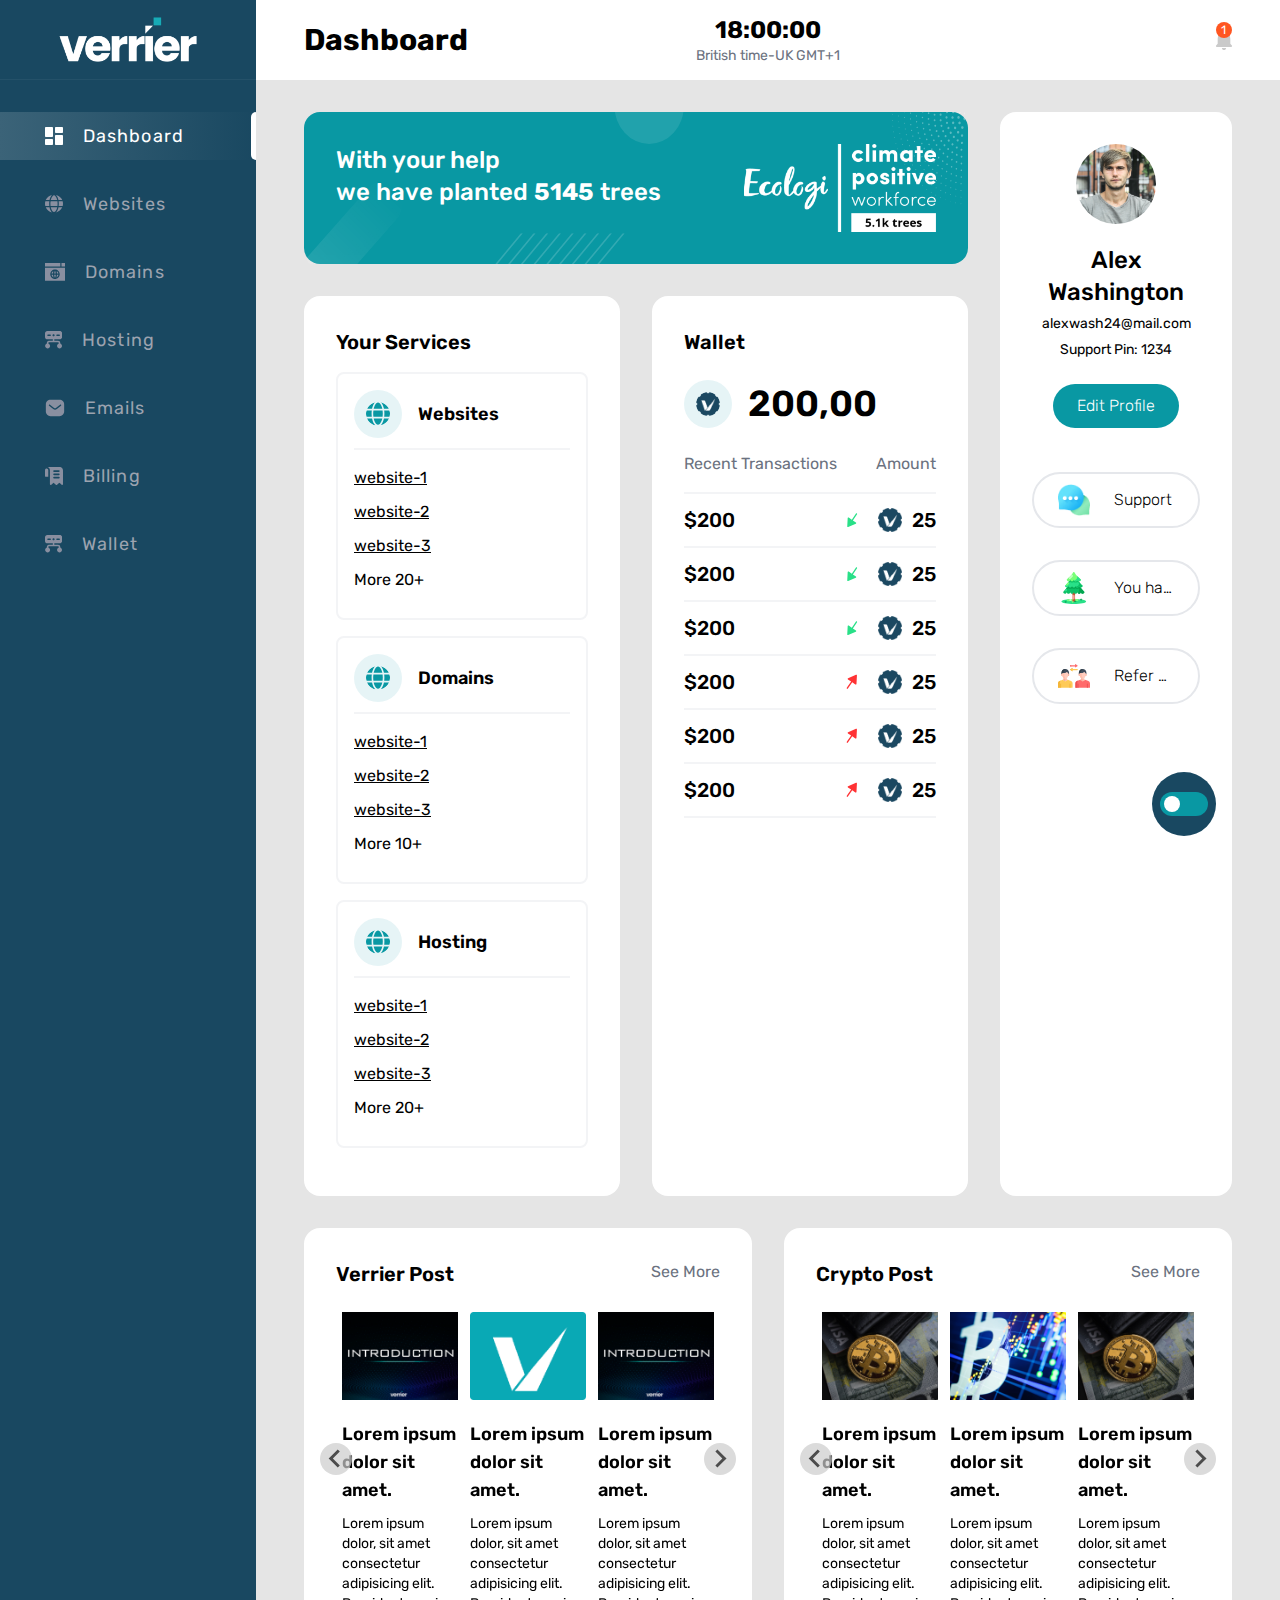
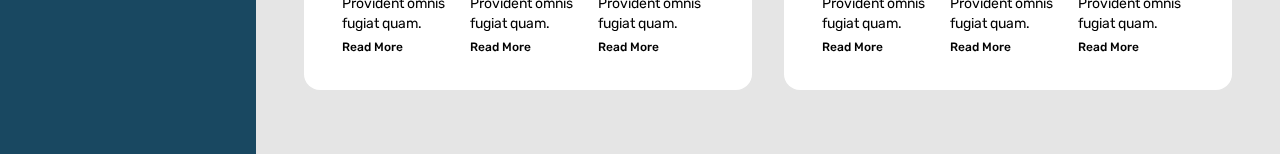
==== commit 3e4083b4: "Wallet page tab changes done and basic tasks done" ====
--- a/billing.html
+++ b/billing.html
@@ -34,8 +34,8 @@
                         </div>
                         <nav class="menu-items animate__animated animate__fadeIn">
                             <ul class="list-none">
-                                <li>
-                                    <a class="flex align-middle active" href="index.html">
+                                <li class="active">
+                                    <a class="flex align-middle" href="index.html">
                                         <svg viewBox="0 0 20 20" fill="none" xmlns="http://www.w3.org/2000/svg">
                                             <path
                                                 d="M1.11111 11.1111H7.77778C8.38889 11.1111 8.88889 10.6111 8.88889 10V1.11111C8.88889 0.5 8.38889 0 7.77778 0H1.11111C0.5 0 0 0.5 0 1.11111V10C0 10.6111 0.5 11.1111 1.11111 11.1111ZM1.11111 20H7.77778C8.38889 20 8.88889 19.5 8.88889 18.8889V14.4444C8.88889 13.8333 8.38889 13.3333 7.77778 13.3333H1.11111C0.5 13.3333 0 13.8333 0 14.4444V18.8889C0 19.5 0.5 20 1.11111 20ZM12.2222 20H18.8889C19.5 20 20 19.5 20 18.8889V10C20 9.38889 19.5 8.88889 18.8889 8.88889H12.2222C11.6111 8.88889 11.1111 9.38889 11.1111 10V18.8889C11.1111 19.5 11.6111 20 12.2222 20ZM11.1111 1.11111V5.55556C11.1111 6.16667 11.6111 6.66667 12.2222 6.66667H18.8889C19.5 6.66667 20 6.16667 20 5.55556V1.11111C20 0.5 19.5 0 18.8889 0H12.2222C11.6111 0 11.1111 0.5 11.1111 1.11111Z"
--- a/style.css
+++ b/style.css
@@ -0,0 +1,1559 @@
+/*! tailwindcss v2.2.17 | MIT License | https://tailwindcss.com */
+
+/*! modern-normalize v1.1.0 | MIT License | https://github.com/sindresorhus/modern-normalize */
+
+/*
+Document
+========
+*/
+
+/**
+Use a better box model (opinionated).
+*/
+
+*,
+::before,
+::after {
+  box-sizing: border-box;
+}
+
+/**
+Use a more readable tab size (opinionated).
+*/
+
+html {
+  -moz-tab-size: 4;
+  -o-tab-size: 4;
+     tab-size: 4;
+}
+
+/**
+1. Correct the line height in all browsers.
+2. Prevent adjustments of font size after orientation changes in iOS.
+*/
+
+html {
+  line-height: 1.15; /* 1 */
+  -webkit-text-size-adjust: 100%; /* 2 */
+}
+
+/*
+Sections
+========
+*/
+
+/**
+Remove the margin in all browsers.
+*/
+
+body {
+  margin: 0;
+}
+
+/**
+Improve consistency of default fonts in all browsers. (https://github.com/sindresorhus/modern-normalize/issues/3)
+*/
+
+body {
+  font-family:
+		system-ui,
+		-apple-system, /* Firefox supports this but not yet `system-ui` */
+		'Segoe UI',
+		Roboto,
+		Helvetica,
+		Arial,
+		sans-serif,
+		'Apple Color Emoji',
+		'Segoe UI Emoji';
+}
+
+/*
+Grouping content
+================
+*/
+
+/**
+1. Add the correct height in Firefox.
+2. Correct the inheritance of border color in Firefox. (https://bugzilla.mozilla.org/show_bug.cgi?id=190655)
+*/
+
+hr {
+  height: 0; /* 1 */
+  color: inherit; /* 2 */
+}
+
+/*
+Text-level semantics
+====================
+*/
+
+/**
+Add the correct text decoration in Chrome, Edge, and Safari.
+*/
+
+abbr[title] {
+  -webkit-text-decoration: underline dotted;
+          text-decoration: underline dotted;
+}
+
+/**
+Add the correct font weight in Edge and Safari.
+*/
+
+b,
+strong {
+  font-weight: bolder;
+}
+
+/**
+1. Improve consistency of default fonts in all browsers. (https://github.com/sindresorhus/modern-normalize/issues/3)
+2. Correct the odd 'em' font sizing in all browsers.
+*/
+
+code,
+kbd,
+samp,
+pre {
+  font-family:
+		ui-monospace,
+		SFMono-Regular,
+		Consolas,
+		'Liberation Mono',
+		Menlo,
+		monospace; /* 1 */
+  font-size: 1em; /* 2 */
+}
+
+/**
+Add the correct font size in all browsers.
+*/
+
+small {
+  font-size: 80%;
+}
+
+/**
+Prevent 'sub' and 'sup' elements from affecting the line height in all browsers.
+*/
+
+sub,
+sup {
+  font-size: 75%;
+  line-height: 0;
+  position: relative;
+  vertical-align: baseline;
+}
+
+sub {
+  bottom: -0.25em;
+}
+
+sup {
+  top: -0.5em;
+}
+
+/*
+Tabular data
+============
+*/
+
+/**
+1. Remove text indentation from table contents in Chrome and Safari. (https://bugs.chromium.org/p/chromium/issues/detail?id=999088, https://bugs.webkit.org/show_bug.cgi?id=201297)
+2. Correct table border color inheritance in all Chrome and Safari. (https://bugs.chromium.org/p/chromium/issues/detail?id=935729, https://bugs.webkit.org/show_bug.cgi?id=195016)
+*/
+
+table {
+  text-indent: 0; /* 1 */
+  border-color: inherit; /* 2 */
+}
+
+/*
+Forms
+=====
+*/
+
+/**
+1. Change the font styles in all browsers.
+2. Remove the margin in Firefox and Safari.
+*/
+
+button,
+input,
+optgroup,
+select,
+textarea {
+  font-family: inherit; /* 1 */
+  font-size: 100%; /* 1 */
+  line-height: 1.15; /* 1 */
+  margin: 0; /* 2 */
+}
+
+/**
+Remove the inheritance of text transform in Edge and Firefox.
+1. Remove the inheritance of text transform in Firefox.
+*/
+
+button,
+select { /* 1 */
+  text-transform: none;
+}
+
+/**
+Correct the inability to style clickable types in iOS and Safari.
+*/
+
+button,
+[type='button'] {
+  -webkit-appearance: button;
+}
+
+/**
+Remove the inner border and padding in Firefox.
+*/
+
+/**
+Restore the focus styles unset by the previous rule.
+*/
+
+/**
+Remove the additional ':invalid' styles in Firefox.
+See: https://github.com/mozilla/gecko-dev/blob/2f9eacd9d3d995c937b4251a5557d95d494c9be1/layout/style/res/forms.css#L728-L737
+*/
+
+/**
+Remove the padding so developers are not caught out when they zero out 'fieldset' elements in all browsers.
+*/
+
+legend {
+  padding: 0;
+}
+
+/**
+Add the correct vertical alignment in Chrome and Firefox.
+*/
+
+progress {
+  vertical-align: baseline;
+}
+
+/**
+Correct the cursor style of increment and decrement buttons in Safari.
+*/
+
+/**
+1. Correct the odd appearance in Chrome and Safari.
+2. Correct the outline style in Safari.
+*/
+
+/**
+Remove the inner padding in Chrome and Safari on macOS.
+*/
+
+/**
+1. Correct the inability to style clickable types in iOS and Safari.
+2. Change font properties to 'inherit' in Safari.
+*/
+
+/*
+Interactive
+===========
+*/
+
+/*
+Add the correct display in Chrome and Safari.
+*/
+
+summary {
+  display: list-item;
+}
+
+/**
+ * Manually forked from SUIT CSS Base: https://github.com/suitcss/base
+ * A thin layer on top of normalize.css that provides a starting point more
+ * suitable for web applications.
+ */
+
+/**
+ * Removes the default spacing and border for appropriate elements.
+ */
+
+blockquote,
+dl,
+dd,
+h1,
+h2,
+h3,
+h4,
+h5,
+h6,
+hr,
+figure,
+p,
+pre {
+  margin: 0;
+}
+
+button {
+  background-color: transparent;
+  background-image: none;
+}
+
+fieldset {
+  margin: 0;
+  padding: 0;
+}
+
+ol,
+ul {
+  list-style: none;
+  margin: 0;
+  padding: 0;
+}
+
+/**
+ * Tailwind custom reset styles
+ */
+
+/**
+ * 1. Use the user's configured `sans` font-family (with Tailwind's default
+ *    sans-serif font stack as a fallback) as a sane default.
+ * 2. Use Tailwind's default "normal" line-height so the user isn't forced
+ *    to override it to ensure consistency even when using the default theme.
+ */
+
+html {
+  font-family: ui-sans-serif, system-ui, -apple-system, BlinkMacSystemFont, "Segoe UI", Roboto, "Helvetica Neue", Arial, "Noto Sans", sans-serif, "Apple Color Emoji", "Segoe UI Emoji", "Segoe UI Symbol", "Noto Color Emoji"; /* 1 */
+  line-height: 1.5; /* 2 */
+}
+
+/**
+ * Inherit font-family and line-height from `html` so users can set them as
+ * a class directly on the `html` element.
+ */
+
+body {
+  font-family: inherit;
+  line-height: inherit;
+}
+
+/**
+ * 1. Prevent padding and border from affecting element width.
+ *
+ *    We used to set this in the html element and inherit from
+ *    the parent element for everything else. This caused issues
+ *    in shadow-dom-enhanced elements like <details> where the content
+ *    is wrapped by a div with box-sizing set to `content-box`.
+ *
+ *    https://github.com/mozdevs/cssremedy/issues/4
+ *
+ *
+ * 2. Allow adding a border to an element by just adding a border-width.
+ *
+ *    By default, the way the browser specifies that an element should have no
+ *    border is by setting it's border-style to `none` in the user-agent
+ *    stylesheet.
+ *
+ *    In order to easily add borders to elements by just setting the `border-width`
+ *    property, we change the default border-style for all elements to `solid`, and
+ *    use border-width to hide them instead. This way our `border` utilities only
+ *    need to set the `border-width` property instead of the entire `border`
+ *    shorthand, making our border utilities much more straightforward to compose.
+ *
+ *    https://github.com/tailwindcss/tailwindcss/pull/116
+ */
+
+*,
+::before,
+::after {
+  box-sizing: border-box; /* 1 */
+  border-width: 0; /* 2 */
+  border-style: solid; /* 2 */
+  border-color: currentColor; /* 2 */
+}
+
+/*
+ * Ensure horizontal rules are visible by default
+ */
+
+hr {
+  border-top-width: 1px;
+}
+
+/**
+ * Undo the `border-style: none` reset that Normalize applies to images so that
+ * our `border-{width}` utilities have the expected effect.
+ *
+ * The Normalize reset is unnecessary for us since we default the border-width
+ * to 0 on all elements.
+ *
+ * https://github.com/tailwindcss/tailwindcss/issues/362
+ */
+
+img {
+  border-style: solid;
+}
+
+textarea {
+  resize: vertical;
+}
+
+input::-moz-placeholder, textarea::-moz-placeholder {
+  opacity: 1;
+  color: #9ca3af;
+}
+
+input:-ms-input-placeholder, textarea:-ms-input-placeholder {
+  opacity: 1;
+  color: #9ca3af;
+}
+
+input::placeholder,
+textarea::placeholder {
+  opacity: 1;
+  color: #9ca3af;
+}
+
+button {
+  cursor: pointer;
+}
+
+/**
+ * Override legacy focus reset from Normalize with modern Firefox focus styles.
+ *
+ * This is actually an improvement over the new defaults in Firefox in our testing,
+ * as it triggers the better focus styles even for links, which still use a dotted
+ * outline in Firefox by default.
+ */
+
+table {
+  border-collapse: collapse;
+}
+
+h1,
+h2,
+h3,
+h4,
+h5,
+h6 {
+  font-size: inherit;
+  font-weight: inherit;
+}
+
+/**
+ * Reset links to optimize for opt-in styling instead of
+ * opt-out.
+ */
+
+a {
+  color: inherit;
+  text-decoration: inherit;
+}
+
+/**
+ * Reset form element properties that are easy to forget to
+ * style explicitly so you don't inadvertently introduce
+ * styles that deviate from your design system. These styles
+ * supplement a partial reset that is already applied by
+ * normalize.css.
+ */
+
+button,
+input,
+optgroup,
+select,
+textarea {
+  padding: 0;
+  line-height: inherit;
+  color: inherit;
+}
+
+/**
+ * Use the configured 'mono' font family for elements that
+ * are expected to be rendered with a monospace font, falling
+ * back to the system monospace stack if there is no configured
+ * 'mono' font family.
+ */
+
+pre,
+code,
+kbd,
+samp {
+  font-family: ui-monospace, SFMono-Regular, Menlo, Monaco, Consolas, "Liberation Mono", "Courier New", monospace;
+}
+
+/**
+ * 1. Make replaced elements `display: block` by default as that's
+ *    the behavior you want almost all of the time. Inspired by
+ *    CSS Remedy, with `svg` added as well.
+ *
+ *    https://github.com/mozdevs/cssremedy/issues/14
+ * 
+ * 2. Add `vertical-align: middle` to align replaced elements more
+ *    sensibly by default when overriding `display` by adding a
+ *    utility like `inline`.
+ *
+ *    This can trigger a poorly considered linting error in some
+ *    tools but is included by design.
+ * 
+ *    https://github.com/jensimmons/cssremedy/issues/14#issuecomment-634934210
+ */
+
+img,
+svg,
+video,
+canvas,
+audio,
+iframe,
+embed,
+object {
+  display: block; /* 1 */
+  vertical-align: middle; /* 2 */
+}
+
+/**
+ * Constrain images and videos to the parent width and preserve
+ * their intrinsic aspect ratio.
+ *
+ * https://github.com/mozdevs/cssremedy/issues/14
+ */
+
+img,
+video {
+  max-width: 100%;
+  height: auto;
+}
+
+/**
+ * Ensure the default browser behavior of the `hidden` attribute.
+ */
+
+[hidden] {
+  display: none;
+}
+
+*, ::before, ::after {
+  --tw-border-opacity: 1;
+  border-color: rgba(229, 231, 235, var(--tw-border-opacity));
+}
+
+#dark-mode-input:checked ~ label .dark-mode-btn {
+  --tw-translate-x: 1.5rem;
+}
+
+.fixed {
+  position: fixed;
+}
+
+.absolute {
+  position: absolute;
+}
+
+.relative {
+  position: relative;
+}
+
+.top-0 {
+  top: 0px;
+}
+
+.top-5 {
+  top: 1.25rem;
+}
+
+.right-0 {
+  right: 0px;
+}
+
+.right-8 {
+  right: 2rem;
+}
+
+.bottom-8 {
+  bottom: 2rem;
+}
+
+.z-30 {
+  z-index: 30;
+}
+
+.mx-2 {
+  margin-left: 0.5rem;
+  margin-right: 0.5rem;
+}
+
+.mx-4 {
+  margin-left: 1rem;
+  margin-right: 1rem;
+}
+
+.mx-auto {
+  margin-left: auto;
+  margin-right: auto;
+}
+
+.mx-2\.5 {
+  margin-left: 0.625rem;
+  margin-right: 0.625rem;
+}
+
+.my-4 {
+  margin-top: 1rem;
+  margin-bottom: 1rem;
+}
+
+.my-6 {
+  margin-top: 1.5rem;
+  margin-bottom: 1.5rem;
+}
+
+.my-8 {
+  margin-top: 2rem;
+  margin-bottom: 2rem;
+}
+
+.my-12 {
+  margin-top: 3rem;
+  margin-bottom: 3rem;
+}
+
+.mt-1 {
+  margin-top: 0.25rem;
+}
+
+.mt-2 {
+  margin-top: 0.5rem;
+}
+
+.mt-3 {
+  margin-top: 0.75rem;
+}
+
+.mt-4 {
+  margin-top: 1rem;
+}
+
+.mt-5 {
+  margin-top: 1.25rem;
+}
+
+.mt-6 {
+  margin-top: 1.5rem;
+}
+
+.mt-8 {
+  margin-top: 2rem;
+}
+
+.mt-11 {
+  margin-top: 2.75rem;
+}
+
+.mt-1\.5 {
+  margin-top: 0.375rem;
+}
+
+.-mt-2 {
+  margin-top: -0.5rem;
+}
+
+.mr-0 {
+  margin-right: 0px;
+}
+
+.mr-2 {
+  margin-right: 0.5rem;
+}
+
+.mr-3 {
+  margin-right: 0.75rem;
+}
+
+.mr-4 {
+  margin-right: 1rem;
+}
+
+.mr-6 {
+  margin-right: 1.5rem;
+}
+
+.mr-8 {
+  margin-right: 2rem;
+}
+
+.mr-auto {
+  margin-right: auto;
+}
+
+.mb-2 {
+  margin-bottom: 0.5rem;
+}
+
+.mb-3 {
+  margin-bottom: 0.75rem;
+}
+
+.mb-4 {
+  margin-bottom: 1rem;
+}
+
+.mb-6 {
+  margin-bottom: 1.5rem;
+}
+
+.mb-8 {
+  margin-bottom: 2rem;
+}
+
+.mb-16 {
+  margin-bottom: 4rem;
+}
+
+.mb-2\.5 {
+  margin-bottom: 0.625rem;
+}
+
+.ml-0 {
+  margin-left: 0px;
+}
+
+.ml-4 {
+  margin-left: 1rem;
+}
+
+.ml-auto {
+  margin-left: auto;
+}
+
+.block {
+  display: block;
+}
+
+.inline-block {
+  display: inline-block;
+}
+
+.flex {
+  display: flex;
+}
+
+.table {
+  display: table;
+}
+
+.grid {
+  display: grid;
+}
+
+.hidden {
+  display: none;
+}
+
+.h-4 {
+  height: 1rem;
+}
+
+.h-6 {
+  height: 1.5rem;
+}
+
+.h-8 {
+  height: 2rem;
+}
+
+.h-10 {
+  height: 2.5rem;
+}
+
+.h-12 {
+  height: 3rem;
+}
+
+.h-16 {
+  height: 4rem;
+}
+
+.h-20 {
+  height: 5rem;
+}
+
+.h-full {
+  height: 100%;
+}
+
+.min-h-screen {
+  min-height: 100vh;
+}
+
+.w-0 {
+  width: 0px;
+}
+
+.w-4 {
+  width: 1rem;
+}
+
+.w-6 {
+  width: 1.5rem;
+}
+
+.w-8 {
+  width: 2rem;
+}
+
+.w-9 {
+  width: 2.25rem;
+}
+
+.w-10 {
+  width: 2.5rem;
+}
+
+.w-12 {
+  width: 3rem;
+}
+
+.w-16 {
+  width: 4rem;
+}
+
+.w-20 {
+  width: 5rem;
+}
+
+.w-36 {
+  width: 9rem;
+}
+
+.w-40 {
+  width: 10rem;
+}
+
+.w-52 {
+  width: 13rem;
+}
+
+.w-1\/2 {
+  width: 50%;
+}
+
+.w-1\/12 {
+  width: 8.333333%;
+}
+
+.w-11\/12 {
+  width: 91.666667%;
+}
+
+.w-full {
+  width: 100%;
+}
+
+.max-w-full {
+  max-width: 100%;
+}
+
+.flex-shrink-0 {
+  flex-shrink: 0;
+}
+
+.transform {
+  --tw-translate-x: 0;
+  --tw-translate-y: 0;
+  --tw-rotate: 0;
+  --tw-skew-x: 0;
+  --tw-skew-y: 0;
+  --tw-scale-x: 1;
+  --tw-scale-y: 1;
+  transform: translateX(var(--tw-translate-x)) translateY(var(--tw-translate-y)) rotate(var(--tw-rotate)) skewX(var(--tw-skew-x)) skewY(var(--tw-skew-y)) scaleX(var(--tw-scale-x)) scaleY(var(--tw-scale-y));
+}
+
+@-webkit-keyframes spin {
+  to {
+    transform: rotate(360deg);
+  }
+}
+
+@keyframes spin {
+  to {
+    transform: rotate(360deg);
+  }
+}
+
+@-webkit-keyframes ping {
+  75%, 100% {
+    transform: scale(2);
+    opacity: 0;
+  }
+}
+
+@keyframes ping {
+  75%, 100% {
+    transform: scale(2);
+    opacity: 0;
+  }
+}
+
+@-webkit-keyframes pulse {
+  50% {
+    opacity: .5;
+  }
+}
+
+@keyframes pulse {
+  50% {
+    opacity: .5;
+  }
+}
+
+@-webkit-keyframes bounce {
+  0%, 100% {
+    transform: translateY(-25%);
+    -webkit-animation-timing-function: cubic-bezier(0.8,0,1,1);
+            animation-timing-function: cubic-bezier(0.8,0,1,1);
+  }
+
+  50% {
+    transform: none;
+    -webkit-animation-timing-function: cubic-bezier(0,0,0.2,1);
+            animation-timing-function: cubic-bezier(0,0,0.2,1);
+  }
+}
+
+@keyframes bounce {
+  0%, 100% {
+    transform: translateY(-25%);
+    -webkit-animation-timing-function: cubic-bezier(0.8,0,1,1);
+            animation-timing-function: cubic-bezier(0.8,0,1,1);
+  }
+
+  50% {
+    transform: none;
+    -webkit-animation-timing-function: cubic-bezier(0,0,0.2,1);
+            animation-timing-function: cubic-bezier(0,0,0.2,1);
+  }
+}
+
+.cursor-pointer {
+  cursor: pointer;
+}
+
+.list-none {
+  list-style-type: none;
+}
+
+.grid-cols-1 {
+  grid-template-columns: repeat(1, minmax(0, 1fr));
+}
+
+.grid-cols-5 {
+  grid-template-columns: repeat(5, minmax(0, 1fr));
+}
+
+.flex-col {
+  flex-direction: column;
+}
+
+.flex-col-reverse {
+  flex-direction: column-reverse;
+}
+
+.flex-wrap {
+  flex-wrap: wrap;
+}
+
+.items-center {
+  align-items: center;
+}
+
+.justify-center {
+  justify-content: center;
+}
+
+.justify-between {
+  justify-content: space-between;
+}
+
+.gap-8 {
+  gap: 2rem;
+}
+
+.overflow-x-hidden {
+  overflow-x: hidden;
+}
+
+.truncate {
+  overflow: hidden;
+  text-overflow: ellipsis;
+  white-space: nowrap;
+}
+
+.rounded-lg {
+  border-radius: 0.5rem;
+}
+
+.rounded-2xl {
+  border-radius: 1rem;
+}
+
+.rounded-full {
+  border-radius: 9999px;
+}
+
+.border-2 {
+  border-width: 2px;
+}
+
+.border {
+  border-width: 1px;
+}
+
+.border-b-2 {
+  border-bottom-width: 2px;
+}
+
+.border-solid {
+  border-style: solid;
+}
+
+.border-transparent {
+  border-color: transparent;
+}
+
+.border-gray-100 {
+  --tw-border-opacity: 1;
+  border-color: rgba(243, 244, 246, var(--tw-border-opacity));
+}
+
+.border-gray-200 {
+  --tw-border-opacity: 1;
+  border-color: rgba(229, 231, 235, var(--tw-border-opacity));
+}
+
+.dark .dark\:border-gray-400 {
+  --tw-border-opacity: 1;
+  border-color: rgba(156, 163, 175, var(--tw-border-opacity));
+}
+
+.bg-site-blue {
+  --tw-bg-opacity: 1;
+  background-color: rgba(25, 72, 97, var(--tw-bg-opacity));
+}
+
+.bg-gray {
+  --tw-bg-opacity: 1;
+  background-color: rgba(140, 163, 176, var(--tw-bg-opacity));
+}
+
+.bg-white {
+  --tw-bg-opacity: 1;
+  background-color: rgba(255, 255, 255, var(--tw-bg-opacity));
+}
+
+.bg-light-green {
+  background-color: rgba(9, 152, 163, 0.1);
+}
+
+.bg-green {
+  --tw-bg-opacity: 1;
+  background-color: rgba(9, 152, 163, var(--tw-bg-opacity));
+}
+
+.bg-red {
+  --tw-bg-opacity: 1;
+  background-color: rgba(255, 86, 33, var(--tw-bg-opacity));
+}
+
+.bg-thin-gray {
+  --tw-bg-opacity: 1;
+  background-color: rgba(247, 247, 247, var(--tw-bg-opacity));
+}
+
+.dark .dark\:bg-site-blue {
+  --tw-bg-opacity: 1;
+  background-color: rgba(25, 72, 97, var(--tw-bg-opacity));
+}
+
+.dark .dark\:bg-light-gray {
+  background-color: rgba(255, 255, 255, 0.07);
+}
+
+.dark .dark\:bg-white {
+  --tw-bg-opacity: 1;
+  background-color: rgba(255, 255, 255, var(--tw-bg-opacity));
+}
+
+.dark .dark\:bg-deep-black {
+  --tw-bg-opacity: 1;
+  background-color: rgba(12, 13, 27, var(--tw-bg-opacity));
+}
+
+.dark .dark\:bg-dark-black {
+  --tw-bg-opacity: 1;
+  background-color: rgba(14, 14, 35, var(--tw-bg-opacity));
+}
+
+.dark .dark\:bg-body-black {
+  --tw-bg-opacity: 1;
+  background-color: rgba(10, 10, 19, var(--tw-bg-opacity));
+}
+
+.dark .dark\:bg-green {
+  --tw-bg-opacity: 1;
+  background-color: rgba(9, 152, 163, var(--tw-bg-opacity));
+}
+
+.p-0 {
+  padding: 0px;
+}
+
+.p-1 {
+  padding: 0.25rem;
+}
+
+.p-2 {
+  padding: 0.5rem;
+}
+
+.p-3 {
+  padding: 0.75rem;
+}
+
+.p-4 {
+  padding: 1rem;
+}
+
+.p-6 {
+  padding: 1.5rem;
+}
+
+.p-8 {
+  padding: 2rem;
+}
+
+.px-1 {
+  padding-left: 0.25rem;
+  padding-right: 0.25rem;
+}
+
+.px-3 {
+  padding-left: 0.75rem;
+  padding-right: 0.75rem;
+}
+
+.px-6 {
+  padding-left: 1.5rem;
+  padding-right: 1.5rem;
+}
+
+.px-8 {
+  padding-left: 2rem;
+  padding-right: 2rem;
+}
+
+.px-1\.5 {
+  padding-left: 0.375rem;
+  padding-right: 0.375rem;
+}
+
+.py-2 {
+  padding-top: 0.5rem;
+  padding-bottom: 0.5rem;
+}
+
+.py-4 {
+  padding-top: 1rem;
+  padding-bottom: 1rem;
+}
+
+.py-2\.5 {
+  padding-top: 0.625rem;
+  padding-bottom: 0.625rem;
+}
+
+.pt-8 {
+  padding-top: 2rem;
+}
+
+.pr-2 {
+  padding-right: 0.5rem;
+}
+
+.pb-2 {
+  padding-bottom: 0.5rem;
+}
+
+.pb-4 {
+  padding-bottom: 1rem;
+}
+
+.pb-2\.5 {
+  padding-bottom: 0.625rem;
+}
+
+.text-left {
+  text-align: left;
+}
+
+.text-center {
+  text-align: center;
+}
+
+.align-middle {
+  vertical-align: middle;
+}
+
+.text-xs {
+  font-size: 0.75rem;
+  line-height: 1rem;
+}
+
+.text-sm {
+  font-size: 0.875rem;
+  line-height: 1.25rem;
+}
+
+.text-base {
+  font-size: 1rem;
+  line-height: 1.5rem;
+}
+
+.text-lg {
+  font-size: 1.125rem;
+  line-height: 1.75rem;
+}
+
+.text-xl {
+  font-size: 1.25rem;
+  line-height: 1.75rem;
+}
+
+.text-2xl {
+  font-size: 1.5rem;
+  line-height: 2rem;
+}
+
+.text-3xl {
+  font-size: 1.875rem;
+  line-height: 2.25rem;
+}
+
+.text-4xl {
+  font-size: 2.25rem;
+  line-height: 2.5rem;
+}
+
+.font-light {
+  font-weight: 300;
+}
+
+.font-normal {
+  font-weight: 400;
+}
+
+.font-medium {
+  font-weight: 500;
+}
+
+.font-semibold {
+  font-weight: 600;
+}
+
+.font-bold {
+  font-weight: 700;
+}
+
+.text-black {
+  --tw-text-opacity: 1;
+  color: rgba(0, 0, 0, var(--tw-text-opacity));
+}
+
+.text-white {
+  --tw-text-opacity: 1;
+  color: rgba(255, 255, 255, var(--tw-text-opacity));
+}
+
+.text-gray-400 {
+  --tw-text-opacity: 1;
+  color: rgba(156, 163, 175, var(--tw-text-opacity));
+}
+
+.text-gray-500 {
+  --tw-text-opacity: 1;
+  color: rgba(107, 114, 128, var(--tw-text-opacity));
+}
+
+.text-gray-700 {
+  --tw-text-opacity: 1;
+  color: rgba(55, 65, 81, var(--tw-text-opacity));
+}
+
+.text-green-400 {
+  --tw-text-opacity: 1;
+  color: rgba(52, 211, 153, var(--tw-text-opacity));
+}
+
+.dark .dark\:text-black {
+  --tw-text-opacity: 1;
+  color: rgba(0, 0, 0, var(--tw-text-opacity));
+}
+
+.dark .dark\:text-gray-200 {
+  --tw-text-opacity: 1;
+  color: rgba(229, 231, 235, var(--tw-text-opacity));
+}
+
+.dark .dark\:text-green-400 {
+  --tw-text-opacity: 1;
+  color: rgba(52, 211, 153, var(--tw-text-opacity));
+}
+
+*, ::before, ::after {
+  --tw-shadow: 0 0 #0000;
+}
+
+.focus\:outline-none:focus {
+  outline: 2px solid transparent;
+  outline-offset: 2px;
+}
+
+*, ::before, ::after {
+  --tw-ring-inset: var(--tw-empty,/*!*/ /*!*/);
+  --tw-ring-offset-width: 0px;
+  --tw-ring-offset-color: #fff;
+  --tw-ring-color: rgba(59, 130, 246, 0.5);
+  --tw-ring-offset-shadow: 0 0 #0000;
+  --tw-ring-shadow: 0 0 #0000;
+}
+
+.duration-300 {
+  transition-duration: 300ms;
+}
+
+.ease-in-out {
+  transition-timing-function: cubic-bezier(0.4, 0, 0.2, 1);
+}
+
+@media (min-width: 640px) {
+  .sm\:mx-6 {
+    margin-left: 1.5rem;
+    margin-right: 1.5rem;
+  }
+
+  .sm\:mt-0 {
+    margin-top: 0px;
+  }
+
+  .sm\:mr-0 {
+    margin-right: 0px;
+  }
+
+  .sm\:mb-0 {
+    margin-bottom: 0px;
+  }
+
+  .sm\:ml-8 {
+    margin-left: 2rem;
+  }
+
+  .sm\:flex-row {
+    flex-direction: row;
+  }
+}
+
+@media (min-width: 768px) {
+  .md\:right-16 {
+    right: 4rem;
+  }
+
+  .md\:bottom-16 {
+    bottom: 4rem;
+  }
+
+  .md\:mt-0 {
+    margin-top: 0px;
+  }
+
+  .md\:mr-4 {
+    margin-right: 1rem;
+  }
+
+  .md\:mr-6 {
+    margin-right: 1.5rem;
+  }
+
+  .md\:mb-0 {
+    margin-bottom: 0px;
+  }
+
+  .md\:ml-4 {
+    margin-left: 1rem;
+  }
+
+  .md\:ml-16 {
+    margin-left: 4rem;
+  }
+
+  .md\:w-48 {
+    width: 12rem;
+  }
+
+  .md\:w-1\/2 {
+    width: 50%;
+  }
+
+  .md\:grid-cols-3 {
+    grid-template-columns: repeat(3, minmax(0, 1fr));
+  }
+
+  .md\:flex-row {
+    flex-direction: row;
+  }
+
+  .md\:justify-around {
+    justify-content: space-around;
+  }
+
+  .md\:px-2 {
+    padding-left: 0.5rem;
+    padding-right: 0.5rem;
+  }
+
+  .md\:px-2\.5 {
+    padding-left: 0.625rem;
+    padding-right: 0.625rem;
+  }
+
+  .md\:text-base {
+    font-size: 1rem;
+    line-height: 1.5rem;
+  }
+
+  .md\:text-2xl {
+    font-size: 1.5rem;
+    line-height: 2rem;
+  }
+}
+
+@media (min-width: 1024px) {
+  .lg\:mx-12 {
+    margin-left: 3rem;
+    margin-right: 3rem;
+  }
+
+  .lg\:mt-0 {
+    margin-top: 0px;
+  }
+
+  .lg\:mr-0 {
+    margin-right: 0px;
+  }
+
+  .lg\:ml-auto {
+    margin-left: auto;
+  }
+
+  .lg\:block {
+    display: block;
+  }
+
+  .lg\:flex {
+    display: flex;
+  }
+
+  .lg\:hidden {
+    display: none;
+  }
+
+  .lg\:w-64 {
+    width: 16rem;
+  }
+
+  .lg\:w-1\/2 {
+    width: 50%;
+  }
+
+  .lg\:w-2\/12 {
+    width: 16.666667%;
+  }
+
+  .lg\:w-10\/12 {
+    width: 83.333333%;
+  }
+
+  .lg\:max-w-6xl {
+    max-width: 72rem;
+  }
+
+  .lg\:grid-cols-3 {
+    grid-template-columns: repeat(3, minmax(0, 1fr));
+  }
+
+  .lg\:flex-row {
+    flex-direction: row;
+  }
+
+  .lg\:bg-white {
+    --tw-bg-opacity: 1;
+    background-color: rgba(255, 255, 255, var(--tw-bg-opacity));
+  }
+
+  .lg\:p-8 {
+    padding: 2rem;
+  }
+
+  .lg\:px-12 {
+    padding-left: 3rem;
+    padding-right: 3rem;
+  }
+
+  .lg\:text-2xl {
+    font-size: 1.5rem;
+    line-height: 2rem;
+  }
+}
+
+@media (min-width: 1280px) {
+  .xl\:mx-auto {
+    margin-left: auto;
+    margin-right: auto;
+  }
+
+  .xl\:mt-5 {
+    margin-top: 1.25rem;
+  }
+
+  .xl\:mb-0 {
+    margin-bottom: 0px;
+  }
+
+  .xl\:ml-0 {
+    margin-left: 0px;
+  }
+
+  .xl\:block {
+    display: block;
+  }
+
+  .xl\:w-1\/4 {
+    width: 25%;
+  }
+
+  .xl\:w-3\/4 {
+    width: 75%;
+  }
+
+  .xl\:grid-cols-2 {
+    grid-template-columns: repeat(2, minmax(0, 1fr));
+  }
+
+  .xl\:flex-row {
+    flex-direction: row;
+  }
+
+  .xl\:text-center {
+    text-align: center;
+  }
+}
+
+@media (min-width: 1536px) {
+}--- a/inc/custom.style.css
+++ b/inc/custom.style.css
@@ -183,7 +183,86 @@
     overflow-x: hidden;
 }
 
-/** Waller page styles **/
+/** Wallet page styles **/
+
+/* Tab Design */
+
+#wallet-tab-header li {
+    position: relative
+}
+
+#wallet-tab-header li.active::after {
+    position: absolute;
+    left: 0;
+    top: 28px;
+    content: '';
+    width: 100%;
+    height: 2px;
+    background: #194861;
+}
+
+.dark #wallet-tab-header li.active::after {
+    background: #fbfbfb;
+}
+
+#wallet-tab-body .tab-item {
+    display: none;
+}
+
+#wallet-tab-body .tab-item.active {
+    display: block;
+}
+
+.token-copy-area {
+    margin: 10px;
+}
+
+#ver-token {
+    width: 95%;
+    text-align: center;
+    background: transparent;
+    border: none;
+    outline: none;
+}
+
+#ver-token:focus {
+    border: none;
+    outline: none;
+}
+
+#ver-token-btn2 {
+    display: none;
+}
+
+.mail-chain-container a {
+    color: #0998A3;
+}
+
+.satus-icon {
+    width: 12px;
+    height: 12px;
+    border-radius: 50%;
+    background: #29E088;
+    margin-left: 12px;
+}
+
+#ver-token-select {
+    border: none;
+    outline: none;
+    background: transparent;
+}
+
+#ver-token-select:focus {
+    border: none;
+    outline: none;
+}
+
+#send-money-copy-done,
+#send-money-paste-done {
+    display: none;
+}
+
+/* Deposite History */
 
 .table-scroll {
     overflow-x: auto;
